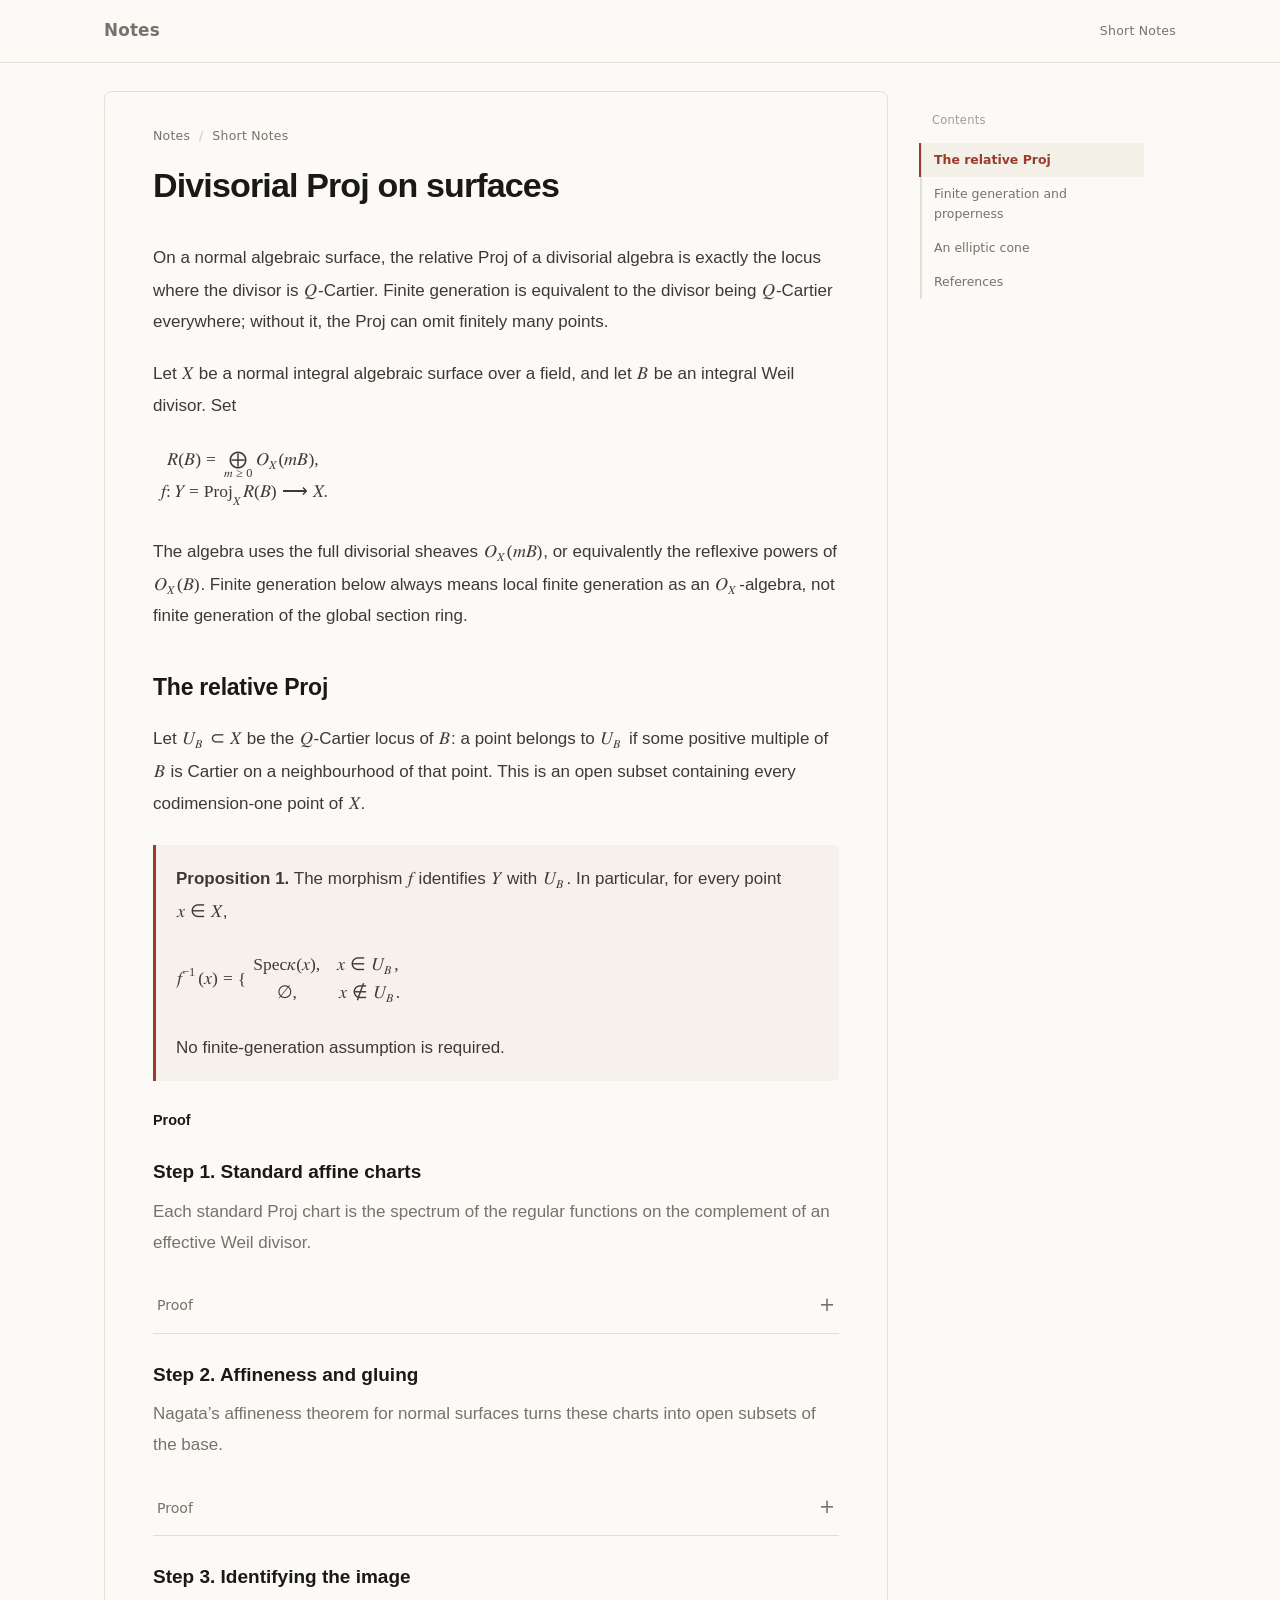
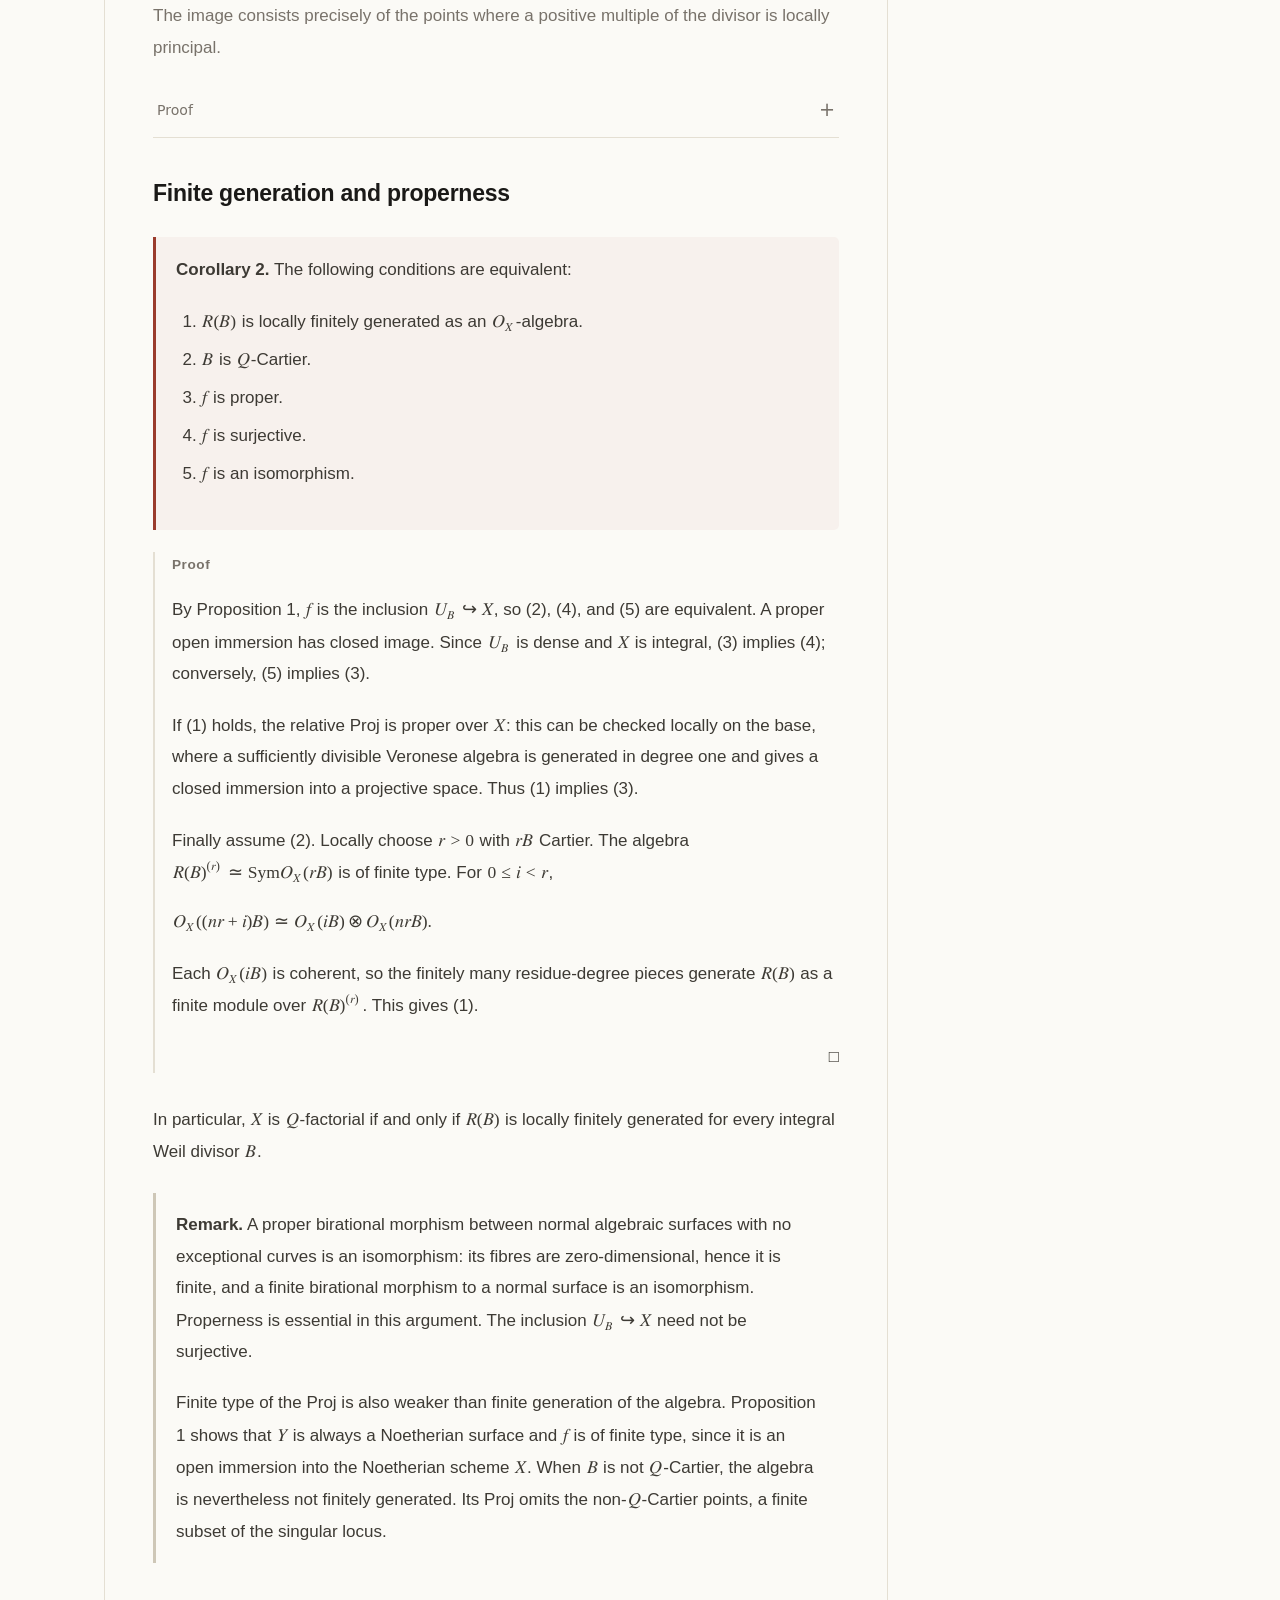
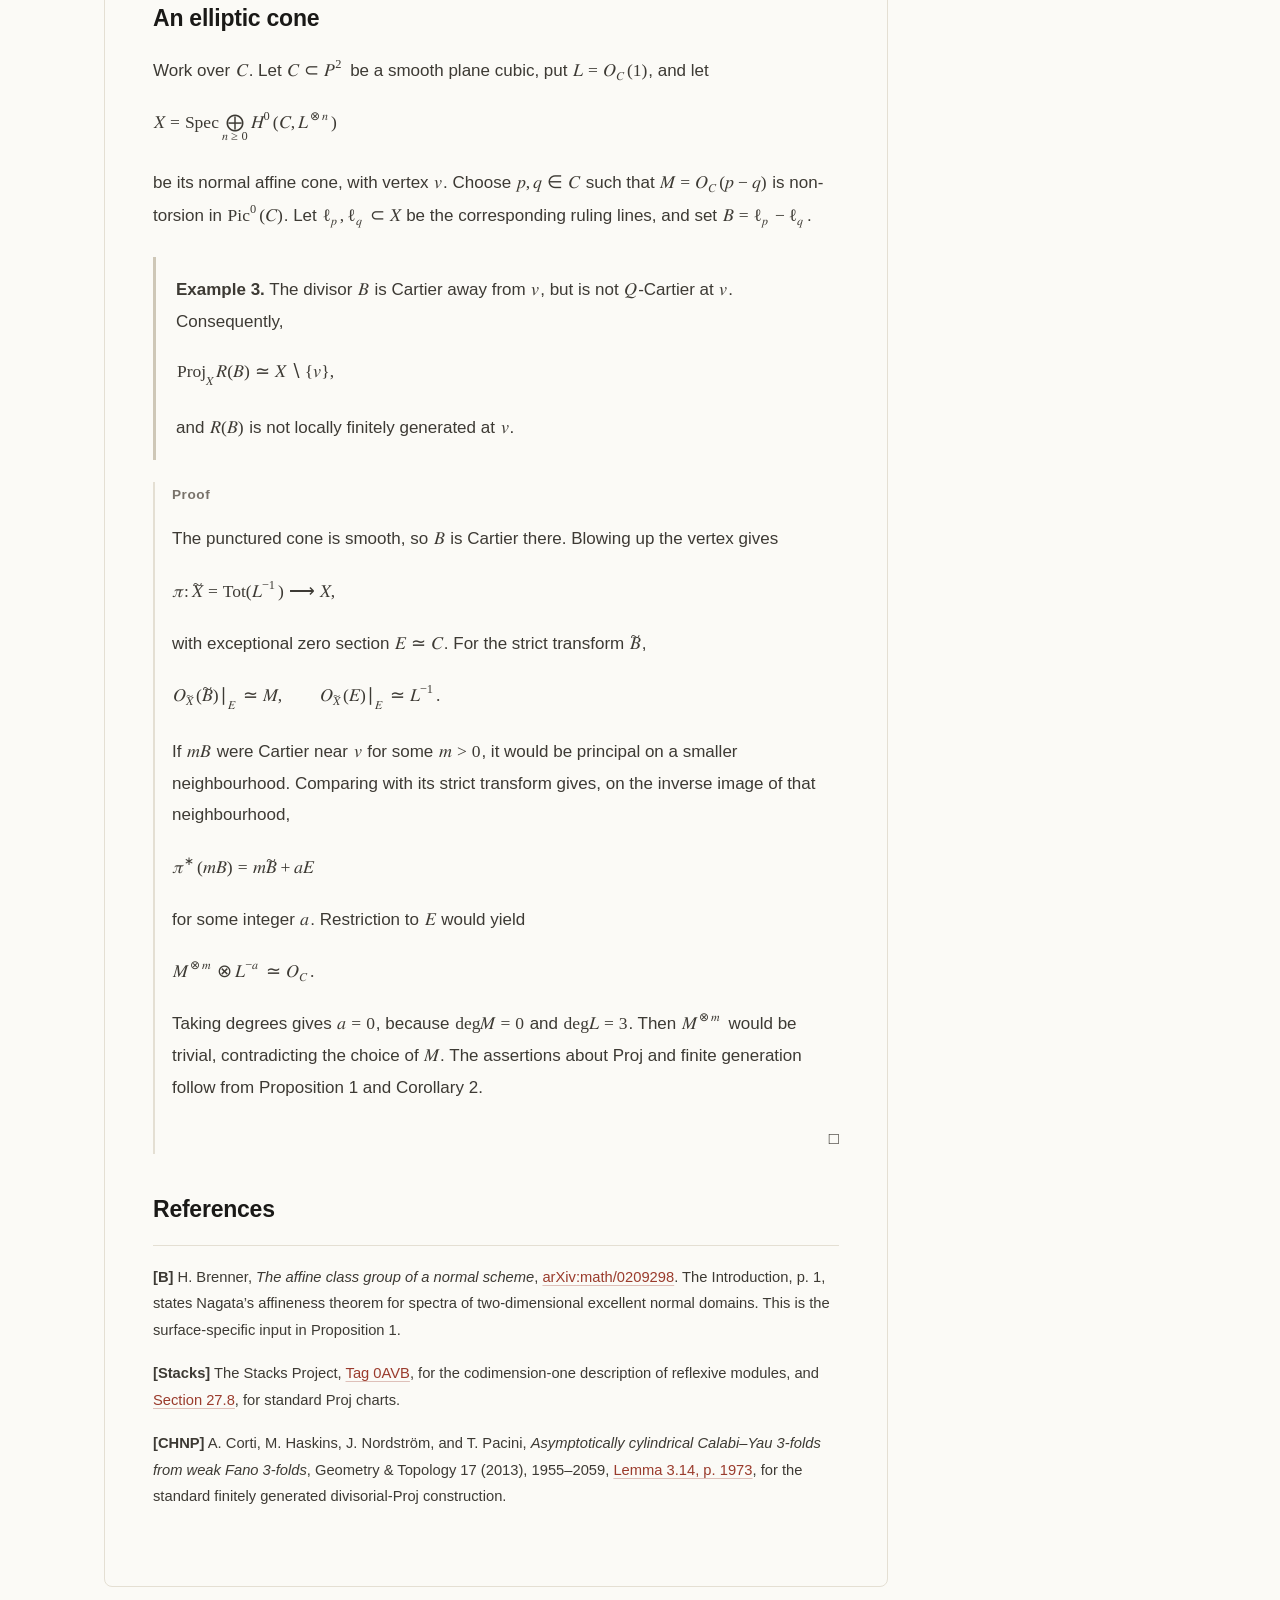
==== site/notes/divisorial-proj-surfaces.html @ 8be2add6 "Add short note on divisorial Proj and Q-Cartier loci of surfaces" ====
<!DOCTYPE html><html lang="en"><head><meta charset="utf-8">
<meta name="viewport" content="width=device-width,initial-scale=1"><title>Divisorial Proj on surfaces</title>
<style>
:root{--paper:#fbfaf6;--paper2:#f3f0e8;--ink:#1a1917;--soft:#3d3a34;--muted:#78726a;
--faint:#a49d92;--rule:#e4dfd3;--rule2:#cec7b7;--accent:#9a3b2c;--tint:rgba(154,59,44,.045);}
*{box-sizing:border-box}
body{margin:0;background:var(--paper);color:var(--soft);font-family:"Source Serif 4",Georgia,serif;
font-size:16.5px;line-height:1.8;-webkit-font-smoothing:antialiased}
a{color:var(--accent);text-decoration:underline;text-underline-offset:.2em;text-decoration-color:rgba(154,59,44,.3)}
.wrap{max-width:46rem;margin:0 auto;padding:0 1.8rem}
.topnav{display:flex;align-items:center;justify-content:space-between;gap:2rem;position:sticky;top:0;z-index:9;
background:rgba(251,250,246,.92);backdrop-filter:blur(8px);border-bottom:1px solid var(--rule);
padding:1rem 1.8rem;font-family:system-ui,sans-serif}
.brand{font-size:.95rem;letter-spacing:.18em;font-weight:600;color:var(--ink);text-decoration:none}
.topnav nav{display:flex;gap:1.4rem;font-size:.74rem;letter-spacing:.12em;margin-left:auto}
.topnav nav a{color:var(--muted);text-decoration:none}
.topnav nav a:hover{color:var(--accent)}
.topnav nav button{font:inherit;background:none;border:0;padding:0;color:var(--muted);cursor:pointer;letter-spacing:inherit}
.topnav nav button:hover{color:var(--accent)}
.hero{padding:5.5rem 0 3.5rem}
.hero h1{margin:0 0 .9rem;font-size:clamp(2.6rem,6vw,4rem);letter-spacing:-.02em;line-height:1.1;color:var(--ink)}
.hero p{margin:0;color:var(--muted);font-size:1rem;max-width:30rem}
section{padding:3.2rem 0;border-top:1px solid var(--rule)}
.shead{display:flex;align-items:baseline;gap:.9rem;margin-bottom:1.7rem}
.snum{font-family:system-ui,sans-serif;font-size:.7rem;letter-spacing:.12em;color:var(--accent)}
.shead h2{margin:0;font-size:1.05rem;font-weight:600;letter-spacing:.02em;color:var(--ink)}
.shead span.note{margin-left:auto;font-family:system-ui,sans-serif;font-size:.72rem;color:var(--faint)}
.group{margin:1.6rem 0 0}
.glabel{display:flex;align-items:center;gap:.75rem;font-family:system-ui,sans-serif;font-size:1.06rem;
font-weight:700;letter-spacing:.01em;color:var(--ink);margin:2.3rem 0 .85rem}
.glabel::before{content:"";width:22px;height:2px;background:var(--accent);flex:none}
.glabel:first-child{margin-top:.2rem}
.row{display:flex;align-items:baseline;gap:1rem;padding:.62rem 0;border-bottom:1px solid var(--rule);
text-decoration:none;color:inherit}
.row:last-child{border-bottom:0}
.row:hover .t{color:var(--accent)}
.row .t{font-size:1rem;color:var(--ink);transition:color .15s}
.row .meta{margin-left:auto;font-family:system-ui,sans-serif;font-size:.7rem;letter-spacing:.1em;color:var(--faint)}
.row .arrow{color:var(--faint);font-size:.8rem}
.row:hover .arrow{color:var(--accent)}
.empty{font-size:.9rem;color:var(--faint);padding:.5rem 0}
.about p{margin:0 0 .5rem;color:var(--muted);font-size:.95rem}
.about a{text-decoration:none;border-bottom:1px solid rgba(154,59,44,.28)}
footer{max-width:46rem;margin:0 auto;padding:2.6rem 1.8rem 4rem;color:var(--faint);
font-family:system-ui,sans-serif;font-size:.72rem;letter-spacing:.06em}
.crumb{font-family:system-ui,sans-serif;font-size:.78rem;letter-spacing:.02em;
color:var(--faint);margin:2.6rem 0 1.4rem}
.crumb a{color:var(--muted);text-decoration:none}
.crumb span{margin:0 .55rem;color:var(--rule2)}
main.article{max-width:44rem;margin:0 auto;padding:0 1.8rem 6rem}
.article h1{font-size:2rem;margin:.4rem 0 1.2rem;line-height:1.25;color:var(--ink)}
.article h2{font-size:1.3rem;margin:2.5rem 0 1rem;padding-bottom:.4rem;border-bottom:1px solid var(--rule);color:var(--ink)}
.article h3{font-size:1.06rem;margin:1.8rem 0 .6rem;color:var(--ink)}
.article p{margin:0 0 1.05rem;text-align:justify}
.header-section-number{font-family:system-ui,sans-serif;font-size:.78em;color:var(--faint);margin-right:.5em}
.stmt{margin:1.7rem 0;padding:1rem 1.3rem;border-left:2px solid var(--rule2)}
.stmt-theorem,.stmt-lemma,.stmt-proposition,.stmt-corollary{border-left-color:var(--accent);background:var(--tint)}
.stmt-definition{border-left-color:#35506f;background:rgba(53,80,111,.045)}
.stmt-head{display:flex;gap:.5rem;align-items:baseline;margin-bottom:.6rem;font-family:system-ui,sans-serif}
.stmt-kind{font-size:.74rem;font-weight:700;letter-spacing:.14em;color:var(--muted)}
.stmt-num{font-size:.78rem;font-weight:600;color:var(--muted)}
.stmt-theorem .stmt-kind,.stmt-theorem .stmt-num,.stmt-lemma .stmt-kind,.stmt-lemma .stmt-num{color:var(--accent)}
.stmt>p:last-child{margin-bottom:0}
.proof{margin:1.1rem 0 1.8rem;padding-left:1.2rem;border-left:1px solid var(--rule)}
.proof-head{font-family:system-ui,sans-serif;font-size:.72rem;font-weight:600;letter-spacing:.2em;color:var(--faint);margin-bottom:.5rem}
.eq{text-align:center;margin:1.4rem 0}.eq p{text-align:center;margin:0}
a.xref{text-decoration:none;border-bottom:1px solid rgba(154,59,44,.3)}
.math-source{margin:0 .05em}
.math-source.katex-display{margin:1.4rem 0;overflow-x:auto;overflow-y:hidden}
.katex{font-size:1.04em}

/* make4ht 输出的排版映射 */
/* pandoc 生成的定理块 */
.proposition,.lemma,.theorem,.corollary{margin:1.7rem 0;padding:1rem 1.3rem;border-left:2px solid var(--accent);background:var(--tint)}
.definition{margin:1.7rem 0;padding:1rem 1.3rem;border-left:2px solid #35506f;background:rgba(53,80,111,.045)}
.example,.remark{margin:1.7rem 0;padding:1rem 1.3rem;border-left:2px solid var(--rule2)}
.proposition p,.lemma p,.theorem p,.definition p,.example p,.remark p{margin:0 0 .6rem}
.proposition p:last-child,.lemma p:last-child,.theorem p:last-child,.definition p:last-child,
.example p:last-child,.remark p:last-child{margin-bottom:0}
.proof{margin:1.1rem 0 1.8rem;padding-left:1.2rem;border-left:1px solid var(--rule)}
.newtheorem{margin:1.6rem 0;padding:1rem 1.3rem;border-left:2px solid var(--rule2)}
.newtheorem .head{display:block;margin-bottom:.45rem;font-family:system-ui,sans-serif;font-size:.8rem;
font-weight:700;letter-spacing:.08em;color:var(--accent)}
.cmbx-12,.cmbx-10,.cmbx-9,.cmbx-8{font-weight:600}
.cmti-12,.cmti-10,.cmti-9,.cmti-8,.cmsl-12{font-style:italic}
.qopname{font-style:normal}
.titlemark{display:none}
h3.sectionHead{font-size:1.7rem;margin:0 0 1.2rem;padding-bottom:.5rem;border-bottom:1px solid var(--rule);color:var(--ink)}
h4.subsectionHead{font-size:1.22rem;margin:2.2rem 0 .8rem;font-weight:600;color:var(--ink)}
h5.subsubsectionHead{font-size:1.05rem;margin:1.8rem 0 .6rem;font-weight:600;color:var(--ink)}
.article p.noindent,.article p.indent{margin:0 0 1.05rem}
.article img{max-width:100%;height:auto;display:block;margin:1.4rem auto}
.article .newtheorem p:last-child{margin-bottom:0}

.article h4{font-size:1rem;margin:1.5rem 0 .5rem;font-weight:600;color:var(--ink)}
.article h5{font-size:.96rem;margin:1.2rem 0 .4rem;font-weight:600;color:var(--ink)}
.notelayout{max-width:64rem;margin:0 auto;padding:0 1.8rem;display:grid;
grid-template-columns:minmax(0,1fr) 13rem;gap:2.5rem;align-items:start}
.notelayout main.article{max-width:none;margin:0;padding:0 0 6rem}
.notetoc{position:sticky;top:4.2rem;padding-top:3.4rem;font-family:system-ui,sans-serif;font-size:.78rem;line-height:1.55}
.notetoc .side-label{margin:0 0 .7rem;font-size:.66rem;letter-spacing:.18em;text-transform:uppercase;color:var(--faint)}
.notetoc ul{list-style:none;margin:0;padding:0}
.notetoc ul ul{padding-left:.85rem}
.notetoc li{margin:0}
.notetoc a{display:block;padding:.22rem 0 .22rem .75rem;border-left:1px solid var(--rule);
color:var(--muted);text-decoration:none}
.notetoc a:hover{color:var(--ink)}
@media(max-width:1000px){.notelayout{grid-template-columns:1fr;padding:0 1.2rem}.notetoc{display:none}
.notelayout main.article{padding:0 0 4rem}}
.pdf-meta{font-family:system-ui,sans-serif;font-size:.78rem;color:var(--muted);margin:0 0 1rem}
.pdf-view{width:100%;height:78vh;border:1px solid var(--rule);border-radius:6px;background:var(--paper2)}
.pdf-fallback{font-size:.9rem;color:var(--muted);padding:1rem}
@media(max-width:760px){.pdf-view{height:65vh}}
@media(max-width:640px){.topnav{padding:.9rem 1.2rem}.topnav nav{gap:.9rem;font-size:.68rem}
.hero{padding:3.4rem 0 2.4rem}.row .meta{display:none}}
</style><link rel="stylesheet" href="../assets/katex/katex.min.css"><link rel="stylesheet" href="../assets/css/note-toc.css?v=1"><style id="divisorial-layout">
.divisorial-page .notelayout,.divisorial-note{min-width:0}
.divisorial-note [id]{scroll-margin-top:5rem}
.divisorial-note .proof{min-width:0}
.divisorial-note p{text-align:left}
.divisorial-note .math-source:has(>.katex-display){display:block;max-width:100%;min-width:0}
.divisorial-note .math-source>.katex-display{max-width:100%;overflow-x:auto;overflow-y:hidden;padding:.25rem 0}
.divisorial-note .source-links{font:.8rem/1.6 system-ui,sans-serif;color:var(--muted);margin-bottom:2rem}
@media(max-width:680px){
  body.divisorial-page{font-size:16px;line-height:1.7}
  .divisorial-page .notelayout{display:block;padding:0 1rem}
  .divisorial-page .notelayout main.article{width:100%;min-width:0;padding-bottom:3rem}
  .divisorial-page .notetoc{display:none}
  .divisorial-page .topnav{padding:.8rem 1rem}
  .divisorial-note .crumb{margin:1.5rem 0 1rem;line-height:1.5}
  .divisorial-note h1{font-size:1.7rem;line-height:1.25;overflow-wrap:break-word}
  .divisorial-note h2{font-size:1.18rem;line-height:1.4;margin-top:2rem}
  .divisorial-note p{text-align:left;overflow-wrap:break-word}
  .divisorial-note :is(.lemma,.proposition,.theorem,.corollary,.definition,.example,.remark){min-width:0;max-width:100%;padding:.8rem .85rem;margin:1.3rem 0}
  .divisorial-note .proof{padding-left:.75rem}
  .divisorial-note ol{padding-left:1.35rem}
  .divisorial-note .math-source{display:inline-block;max-width:100%;overflow-x:auto;overflow-y:hidden;vertical-align:middle;padding-block:.08rem}
  .divisorial-note .math-source:has(>.katex-display){display:block}
  .divisorial-note .katex{font-size:1em}
  .divisorial-note .math-source>.katex-display{margin:1rem 0;padding:.25rem 0}
  .divisorial-note .katex-display>.katex{display:table;width:max-content;min-width:100%;box-sizing:border-box}
  .divisorial-note .katex-display:has(.tag)>.katex{padding-inline:2.4rem}
  .divisorial-note math[display=block]{display:block;max-width:100%;overflow-x:auto}
}
</style><link rel="stylesheet" href="../assets/css/note-reading.css?v=20261115-3"><style>
.surface-note .property{margin:32px 0 42px}.surface-note .note-statement{margin-bottom:0}.surface-note .property-title{font-size:1rem;line-height:1.6}.surface-note .source-ref{font:.76rem/1.6 system-ui,sans-serif;color:var(--muted);margin-top:12px}
.surface-note .proof-fold{border-bottom:1px solid var(--rule);margin:0}.surface-note .proof-fold>summary{display:flex;align-items:center;justify-content:space-between;cursor:pointer;min-height:48px;padding:12px 4px;list-style:none;font:500 .88rem/1.6 system-ui,sans-serif;color:var(--muted)}.surface-note .proof-fold>summary::-webkit-details-marker{display:none}.surface-note .proof-fold>summary:hover{color:var(--accent)}.surface-note .proof-fold .fold-icon::before{content:'+';font-size:1.2rem}.surface-note .proof-fold[open] .fold-icon::before{content:'−'}.surface-note .proof-content{padding:16px 4px 20px}.surface-note .qed{text-align:right;margin:0}.sr-only{position:absolute;width:1px;height:1px;padding:0;margin:-1px;overflow:hidden;clip:rect(0,0,0,0);white-space:nowrap;border:0}
.surface-note code{font-size:.8em;overflow-wrap:anywhere}.surface-note .property-title strong{font-weight:650}
</style><meta name="description" content="Divisorial Proj on a normal algebraic surface is its Q-Cartier locus. A proof, the finite-generation criterion, and an elliptic-cone example."><style>.surface-note .proof-chapter,.surface-note .proof-step{padding:0;border:0}.surface-note .proof-chapter>h3{font-size:.9rem;font-weight:600}.surface-note .proof-step{margin:1.6rem 0}.surface-note .proof-step h3{margin:.5rem 0}.surface-note .step-overview{color:var(--muted)}.surface-note .proof-fold .proof-content{padding-top:1rem}.surface-note .proof-head{letter-spacing:.04em;font-size:.85rem;color:var(--muted)}.surface-note .note-statement{margin-bottom:1.3rem}.surface-note .references{font-size:.92rem}.surface-note .references p{overflow-wrap:anywhere}.surface-note .qed{text-align:right}.surface-note li{margin:.35rem 0}</style></head><body class="divisorial-page"><header class="topnav"><nav><a href="../index.html#note">Notes</a><a href="../index.html#short-notes">Short Notes</a></nav></header><div class="notelayout"><main class="article divisorial-note surface-note"><div class="crumb"><a href="../index.html#note">Notes</a><span>/</span><a href="../index.html#short-notes">Short Notes</a></div><h1>Divisorial Proj on surfaces</h1>
<p>On a normal algebraic surface, the relative Proj of a divisorial algebra is exactly the locus where the divisor is <span class="katex"><math xmlns="http://www.w3.org/1998/Math/MathML"><semantics><mrow><mi mathvariant="double-struck">Q</mi></mrow><annotation encoding="application/x-tex">\mathbb Q</annotation></semantics></math></span>-Cartier. Finite generation is equivalent to the divisor being <span class="katex"><math xmlns="http://www.w3.org/1998/Math/MathML"><semantics><mrow><mi mathvariant="double-struck">Q</mi></mrow><annotation encoding="application/x-tex">\mathbb Q</annotation></semantics></math></span>-Cartier everywhere; without it, the Proj can omit finitely many points.</p>
<p>Let <span class="katex"><math xmlns="http://www.w3.org/1998/Math/MathML"><semantics><mrow><mi>X</mi></mrow><annotation encoding="application/x-tex">X</annotation></semantics></math></span> be a normal integral algebraic surface over a field, and let <span class="katex"><math xmlns="http://www.w3.org/1998/Math/MathML"><semantics><mrow><mi>B</mi></mrow><annotation encoding="application/x-tex">B</annotation></semantics></math></span> be an integral Weil divisor. Set</p>
<span class="katex"><math xmlns="http://www.w3.org/1998/Math/MathML" display="block"><semantics><mtable rowspacing="0.25em" columnalign="center" columnspacing="0em"><mtr><mtd><mstyle scriptlevel="0" displaystyle="true"><mrow><mi mathvariant="script">R</mi><mo stretchy="false">(</mo><mi>B</mi><mo stretchy="false">)</mo><mo>=</mo><munder><mo>⨁</mo><mrow><mi>m</mi><mo>≥</mo><mn>0</mn></mrow></munder><msub><mi mathvariant="script">O</mi><mi>X</mi></msub><mo stretchy="false">(</mo><mi>m</mi><mi>B</mi><mo stretchy="false">)</mo><mo separator="true">,</mo></mrow></mstyle></mtd></mtr><mtr><mtd><mstyle scriptlevel="0" displaystyle="true"><mrow><mi>f</mi><mo>:</mo><mi>Y</mi><mo>=</mo><msub><mrow><mi mathvariant="normal">Proj</mi><mo>⁡</mo></mrow><mi>X</mi></msub><mi mathvariant="script">R</mi><mo stretchy="false">(</mo><mi>B</mi><mo stretchy="false">)</mo><mo>⟶</mo><mi>X</mi><mi mathvariant="normal">.</mi></mrow></mstyle></mtd></mtr></mtable><annotation encoding="application/x-tex">\begin{gathered}
\mathcal R(B)=\bigoplus_{m\ge0}\mathcal O_X(mB),\\
f:Y=\operatorname{Proj}_X\mathcal R(B)\longrightarrow X.
\end{gathered}</annotation></semantics></math></span>
<p>The algebra uses the full divisorial sheaves <span class="katex"><math xmlns="http://www.w3.org/1998/Math/MathML"><semantics><mrow><msub><mi mathvariant="script">O</mi><mi>X</mi></msub><mo stretchy="false">(</mo><mi>m</mi><mi>B</mi><mo stretchy="false">)</mo></mrow><annotation encoding="application/x-tex">\mathcal O_X(mB)</annotation></semantics></math></span>, or equivalently the reflexive powers of <span class="katex"><math xmlns="http://www.w3.org/1998/Math/MathML"><semantics><mrow><msub><mi mathvariant="script">O</mi><mi>X</mi></msub><mo stretchy="false">(</mo><mi>B</mi><mo stretchy="false">)</mo></mrow><annotation encoding="application/x-tex">\mathcal O_X(B)</annotation></semantics></math></span>. Finite generation below always means local finite generation as an <span class="katex"><math xmlns="http://www.w3.org/1998/Math/MathML"><semantics><mrow><msub><mi mathvariant="script">O</mi><mi>X</mi></msub></mrow><annotation encoding="application/x-tex">\mathcal O_X</annotation></semantics></math></span>-algebra, not finite generation of the global section ring.</p>

<section id="relative-proj">
<h2>The relative Proj</h2>
<p>Let <span class="katex"><math xmlns="http://www.w3.org/1998/Math/MathML"><semantics><mrow><msub><mi>U</mi><mi>B</mi></msub><mo>⊂</mo><mi>X</mi></mrow><annotation encoding="application/x-tex">U_B\subset X</annotation></semantics></math></span> be the <span class="katex"><math xmlns="http://www.w3.org/1998/Math/MathML"><semantics><mrow><mi mathvariant="double-struck">Q</mi></mrow><annotation encoding="application/x-tex">\mathbb Q</annotation></semantics></math></span>-Cartier locus of <span class="katex"><math xmlns="http://www.w3.org/1998/Math/MathML"><semantics><mrow><mi>B</mi></mrow><annotation encoding="application/x-tex">B</annotation></semantics></math></span>: a point belongs to <span class="katex"><math xmlns="http://www.w3.org/1998/Math/MathML"><semantics><mrow><msub><mi>U</mi><mi>B</mi></msub></mrow><annotation encoding="application/x-tex">U_B</annotation></semantics></math></span> if some positive multiple of <span class="katex"><math xmlns="http://www.w3.org/1998/Math/MathML"><semantics><mrow><mi>B</mi></mrow><annotation encoding="application/x-tex">B</annotation></semantics></math></span> is Cartier on a neighbourhood of that point. This is an open subset containing every codimension-one point of <span class="katex"><math xmlns="http://www.w3.org/1998/Math/MathML"><semantics><mrow><mi>X</mi></mrow><annotation encoding="application/x-tex">X</annotation></semantics></math></span>.</p>
<div class="proposition note-statement" id="proposition-1">
<p><strong>Proposition 1.</strong> The morphism <span class="katex"><math xmlns="http://www.w3.org/1998/Math/MathML"><semantics><mrow><mi>f</mi></mrow><annotation encoding="application/x-tex">f</annotation></semantics></math></span> identifies <span class="katex"><math xmlns="http://www.w3.org/1998/Math/MathML"><semantics><mrow><mi>Y</mi></mrow><annotation encoding="application/x-tex">Y</annotation></semantics></math></span> with <span class="katex"><math xmlns="http://www.w3.org/1998/Math/MathML"><semantics><mrow><msub><mi>U</mi><mi>B</mi></msub></mrow><annotation encoding="application/x-tex">U_B</annotation></semantics></math></span>. In particular, for every point <span class="katex"><math xmlns="http://www.w3.org/1998/Math/MathML"><semantics><mrow><mi>x</mi><mo>∈</mo><mi>X</mi></mrow><annotation encoding="application/x-tex">x\in X</annotation></semantics></math></span>,</p>
<span class="katex"><math xmlns="http://www.w3.org/1998/Math/MathML" display="block"><semantics><mrow><msup><mi>f</mi><mrow><mo>−</mo><mn>1</mn></mrow></msup><mo stretchy="false">(</mo><mi>x</mi><mo stretchy="false">)</mo><mo>=</mo><mrow><mo fence="true">{</mo><mtable rowspacing="0.36em" columnalign="left left" columnspacing="1em"><mtr><mtd><mstyle scriptlevel="0" displaystyle="false"><mrow><mi mathvariant="normal">Spec</mi><mo>⁡</mo><mi>κ</mi><mo stretchy="false">(</mo><mi>x</mi><mo stretchy="false">)</mo><mo separator="true">,</mo></mrow></mstyle></mtd><mtd><mstyle scriptlevel="0" displaystyle="false"><mrow><mi>x</mi><mo>∈</mo><msub><mi>U</mi><mi>B</mi></msub><mo separator="true">,</mo></mrow></mstyle></mtd></mtr><mtr><mtd><mstyle scriptlevel="0" displaystyle="false"><mrow><mi mathvariant="normal">∅</mi><mo separator="true">,</mo></mrow></mstyle></mtd><mtd><mstyle scriptlevel="0" displaystyle="false"><mrow><mi>x</mi><mo mathvariant="normal">∉</mo><msub><mi>U</mi><mi>B</mi></msub><mi mathvariant="normal">.</mi></mrow></mstyle></mtd></mtr></mtable></mrow></mrow><annotation encoding="application/x-tex">f^{-1}(x)=
\begin{cases}
\operatorname{Spec}\kappa(x),&amp;x\in U_B,\\
\varnothing,&amp;x\notin U_B.
\end{cases}</annotation></semantics></math></span>
<p>No finite-generation assumption is required.</p>
</div>
<section class="proof-chapter" id="proof-proposition-1">
<h3>Proof</h3>
<section class="proof-step" id="step-charts">
<h3><span class="step-number">Step 1.</span> Standard affine charts</h3>
<p class="step-overview">Each standard Proj chart is the spectrum of the regular functions on the complement of an effective Weil divisor.</p>
<details class="proof-fold"><summary><span>Proof <span class="sr-only">of Step 1</span></span><span class="fold-icon" aria-hidden="true"></span></summary><div class="proof-content">
<p>Work over an affine open subset <span class="katex"><math xmlns="http://www.w3.org/1998/Math/MathML"><semantics><mrow><mi>V</mi><mo>=</mo><mi mathvariant="normal">Spec</mi><mo>⁡</mo><mi>A</mi><mo>⊂</mo><mi>X</mi></mrow><annotation encoding="application/x-tex">V=\operatorname{Spec}A\subset X</annotation></semantics></math></span>, put <span class="katex"><math xmlns="http://www.w3.org/1998/Math/MathML"><semantics><mrow><mi>K</mi><mo>=</mo><mi mathvariant="normal">Frac</mi><mo>⁡</mo><mi>A</mi></mrow><annotation encoding="application/x-tex">K=\operatorname{Frac}A</annotation></semantics></math></span>, and write <span class="katex"><math xmlns="http://www.w3.org/1998/Math/MathML"><semantics><mrow><msub><mi>R</mi><mi>m</mi></msub><mo>=</mo><mi mathvariant="normal">Γ</mi><mo stretchy="false">(</mo><mi>V</mi><mo separator="true">,</mo><msub><mi mathvariant="script">O</mi><mi>V</mi></msub><mo stretchy="false">(</mo><mi>m</mi><mi>B</mi><mo stretchy="false">)</mo><mo stretchy="false">)</mo><mo>⊂</mo><mi>K</mi></mrow><annotation encoding="application/x-tex">R_m=\Gamma(V,\mathcal O_V(mB))\subset K</annotation></semantics></math></span>. For a nonzero homogeneous element <span class="katex"><math xmlns="http://www.w3.org/1998/Math/MathML"><semantics><mrow><mi>s</mi><mo>∈</mo><msub><mi>R</mi><mi>d</mi></msub></mrow><annotation encoding="application/x-tex">s\in R_d</annotation></semantics></math></span> of positive degree, set</p>
<span class="katex"><math xmlns="http://www.w3.org/1998/Math/MathML" display="block"><semantics><mtable rowspacing="0.25em" columnalign="center" columnspacing="0em"><mtr><mtd><mstyle scriptlevel="0" displaystyle="true"><mrow><msub><mi>H</mi><mi>s</mi></msub><mo>=</mo><msub><mrow><mi mathvariant="normal">div</mi><mo>⁡</mo></mrow><mi>V</mi></msub><mo stretchy="false">(</mo><mi>s</mi><mo stretchy="false">)</mo><mo>+</mo><mi>d</mi><mi>B</mi><msub><mi mathvariant="normal">∣</mi><mi>V</mi></msub><mo>≥</mo><mn>0</mn><mo separator="true">,</mo></mrow></mstyle></mtd></mtr><mtr><mtd><mstyle scriptlevel="0" displaystyle="true"><mrow><msub><mi>U</mi><mi>s</mi></msub><mo>=</mo><mi>V</mi><mo>∖</mo><mi mathvariant="normal">Supp</mi><mo>⁡</mo><msub><mi>H</mi><mi>s</mi></msub><mi mathvariant="normal">.</mi></mrow></mstyle></mtd></mtr></mtable><annotation encoding="application/x-tex">\begin{gathered}
H_s=\operatorname{div}_V(s)+dB|_V\ge0,\\
U_s=V\setminus\operatorname{Supp}H_s.
\end{gathered}</annotation></semantics></math></span>
<p>Here <span class="katex"><math xmlns="http://www.w3.org/1998/Math/MathML"><semantics><mrow><mi>s</mi></mrow><annotation encoding="application/x-tex">s</annotation></semantics></math></span> is regarded as a rational function when forming its divisor. The standard affine chart has coordinate ring</p>
<span class="katex"><math xmlns="http://www.w3.org/1998/Math/MathML" display="block"><semantics><mtable rowspacing="0.25em" columnalign="right left" columnspacing="0em"><mtr><mtd><mstyle scriptlevel="0" displaystyle="true"><msub><mi>R</mi><mrow><mo stretchy="false">(</mo><mi>s</mi><mo stretchy="false">)</mo></mrow></msub></mstyle></mtd><mtd><mstyle scriptlevel="0" displaystyle="true"><mrow><mrow></mrow><mo>=</mo><munder><mo>⋃</mo><mrow><mi>n</mi><mo>≥</mo><mn>0</mn></mrow></munder><msup><mi>s</mi><mrow><mo>−</mo><mi>n</mi></mrow></msup><msub><mi>R</mi><mrow><mi>n</mi><mi>d</mi></mrow></msub></mrow></mstyle></mtd></mtr><mtr><mtd><mstyle scriptlevel="0" displaystyle="true"><mrow></mrow></mstyle></mtd><mtd><mstyle scriptlevel="0" displaystyle="true"><mrow><mrow></mrow><mo>=</mo><mi mathvariant="normal">Γ</mi><mo stretchy="false">(</mo><msub><mi>U</mi><mi>s</mi></msub><mo separator="true">,</mo><msub><mi mathvariant="script">O</mi><msub><mi>U</mi><mi>s</mi></msub></msub><mo stretchy="false">)</mo><mo>⊂</mo><mi>K</mi><mi mathvariant="normal">.</mi></mrow></mstyle></mtd></mtr></mtable><annotation encoding="application/x-tex">\begin{aligned}
R_{(s)}&amp;=\bigcup_{n\ge0}s^{-n}R_{nd}\\
       &amp;=\Gamma(U_s,\mathcal O_{U_s})\subset K.
\end{aligned}</annotation></semantics></math></span>
<p>Indeed, for <span class="katex"><math xmlns="http://www.w3.org/1998/Math/MathML"><semantics><mrow><mi>g</mi><mo>∈</mo><msup><mi>K</mi><mo>×</mo></msup></mrow><annotation encoding="application/x-tex">g\in K^\times</annotation></semantics></math></span>,</p>
<span class="katex"><math xmlns="http://www.w3.org/1998/Math/MathML" display="block"><semantics><mtable rowspacing="0.25em" columnalign="center" columnspacing="0em"><mtr><mtd><mstyle scriptlevel="0" displaystyle="true"><mrow><mi>g</mi><mo>∈</mo><msup><mi>s</mi><mrow><mo>−</mo><mi>n</mi></mrow></msup><msub><mi>R</mi><mrow><mi>n</mi><mi>d</mi></mrow></msub></mrow></mstyle></mtd></mtr><mtr><mtd><mstyle scriptlevel="0" displaystyle="true"><mrow><mo>⟺</mo><mspace width="1em"/><msub><mrow><mi mathvariant="normal">div</mi><mo>⁡</mo></mrow><mi>V</mi></msub><mo stretchy="false">(</mo><mi>g</mi><mo stretchy="false">)</mo><mo>+</mo><mi>n</mi><msub><mi>H</mi><mi>s</mi></msub><mo>≥</mo><mn>0.</mn></mrow></mstyle></mtd></mtr></mtable><annotation encoding="application/x-tex">\begin{gathered}
g\in s^{-n}R_{nd}\\
\Longleftrightarrow\quad\operatorname{div}_V(g)+nH_s\ge0.
\end{gathered}</annotation></semantics></math></span>
<p>Such a function is regular on <span class="katex"><math xmlns="http://www.w3.org/1998/Math/MathML"><semantics><mrow><msub><mi>U</mi><mi>s</mi></msub></mrow><annotation encoding="application/x-tex">U_s</annotation></semantics></math></span>. Conversely, a regular function on <span class="katex"><math xmlns="http://www.w3.org/1998/Math/MathML"><semantics><mrow><msub><mi>U</mi><mi>s</mi></msub></mrow><annotation encoding="application/x-tex">U_s</annotation></semantics></math></span> can have poles on <span class="katex"><math xmlns="http://www.w3.org/1998/Math/MathML"><semantics><mrow><mi>V</mi></mrow><annotation encoding="application/x-tex">V</annotation></semantics></math></span> only along the finitely many prime components of <span class="katex"><math xmlns="http://www.w3.org/1998/Math/MathML"><semantics><mrow><msub><mi>H</mi><mi>s</mi></msub></mrow><annotation encoding="application/x-tex">H_s</annotation></semantics></math></span>. Their coefficients in <span class="katex"><math xmlns="http://www.w3.org/1998/Math/MathML"><semantics><mrow><msub><mi>H</mi><mi>s</mi></msub></mrow><annotation encoding="application/x-tex">H_s</annotation></semantics></math></span> are positive, so a sufficiently large <span class="katex"><math xmlns="http://www.w3.org/1998/Math/MathML"><semantics><mrow><mi>n</mi></mrow><annotation encoding="application/x-tex">n</annotation></semantics></math></span> gives the displayed inequality. Normality is used to test regularity at codimension-one points. Consequently,</p>
<span class="katex"><math xmlns="http://www.w3.org/1998/Math/MathML" display="block"><semantics><mrow><msub><mi>D</mi><mo>+</mo></msub><mo stretchy="false">(</mo><mi>s</mi><mo stretchy="false">)</mo><mo>=</mo><mi mathvariant="normal">Spec</mi><mo>⁡</mo><mi mathvariant="normal">Γ</mi><mo stretchy="false">(</mo><msub><mi>U</mi><mi>s</mi></msub><mo separator="true">,</mo><msub><mi mathvariant="script">O</mi><msub><mi>U</mi><mi>s</mi></msub></msub><mo stretchy="false">)</mo><mi mathvariant="normal">.</mi></mrow><annotation encoding="application/x-tex">D_+(s)=\operatorname{Spec}\Gamma(U_s,\mathcal O_{U_s}).</annotation></semantics></math></span>
</div></details>
</section>
<section class="proof-step" id="step-affineness">
<h3><span class="step-number">Step 2.</span> Affineness and gluing</h3>
<p class="step-overview">Nagata’s affineness theorem for normal surfaces turns these charts into open subsets of the base.</p>
<details class="proof-fold"><summary><span>Proof <span class="sr-only">of Step 2</span></span><span class="fold-icon" aria-hidden="true"></span></summary><div class="proof-content">
<p>We use the following form of Nagata’s theorem: if <span class="katex"><math xmlns="http://www.w3.org/1998/Math/MathML"><semantics><mrow><mi>V</mi></mrow><annotation encoding="application/x-tex">V</annotation></semantics></math></span> is an excellent normal integral affine surface and <span class="katex"><math xmlns="http://www.w3.org/1998/Math/MathML"><semantics><mrow><mi>H</mi></mrow><annotation encoding="application/x-tex">H</annotation></semantics></math></span> is an effective Weil divisor, then <span class="katex"><math xmlns="http://www.w3.org/1998/Math/MathML"><semantics><mrow><mi>V</mi><mo>∖</mo><mi mathvariant="normal">Supp</mi><mo>⁡</mo><mi>H</mi></mrow><annotation encoding="application/x-tex">V\setminus\operatorname{Supp}H</annotation></semantics></math></span> is affine. The case <span class="katex"><math xmlns="http://www.w3.org/1998/Math/MathML"><semantics><mrow><mi>H</mi><mo>=</mo><mn>0</mn></mrow><annotation encoding="application/x-tex">H=0</annotation></semantics></math></span> is immediate. See <a href="#ref-brenner">[B], Introduction, p. 1</a>. Algebraic surfaces over a field are excellent, so the theorem applies here.</p>
<p>Thus <span class="katex"><math xmlns="http://www.w3.org/1998/Math/MathML"><semantics><mrow><msub><mi>U</mi><mi>s</mi></msub></mrow><annotation encoding="application/x-tex">U_s</annotation></semantics></math></span> is affine, and the calculation in Step 1 identifies the structural morphism <span class="katex"><math xmlns="http://www.w3.org/1998/Math/MathML"><semantics><mrow><msub><mi>D</mi><mo>+</mo></msub><mo stretchy="false">(</mo><mi>s</mi><mo stretchy="false">)</mo><mo>→</mo><mi>V</mi></mrow><annotation encoding="application/x-tex">D_+(s)\to V</annotation></semantics></math></span> with the open immersion <span class="katex"><math xmlns="http://www.w3.org/1998/Math/MathML"><semantics><mrow><msub><mi>U</mi><mi>s</mi></msub><mo>↪</mo><mi>V</mi></mrow><annotation encoding="application/x-tex">U_s\hookrightarrow V</annotation></semantics></math></span>. These identifications agree on overlaps: for nonzero homogeneous <span class="katex"><math xmlns="http://www.w3.org/1998/Math/MathML"><semantics><mrow><mi>s</mi><mo separator="true">,</mo><mi>t</mi></mrow><annotation encoding="application/x-tex">s,t</annotation></semantics></math></span>,</p>
<span class="katex"><math xmlns="http://www.w3.org/1998/Math/MathML" display="block"><semantics><mtable rowspacing="0.25em" columnalign="center" columnspacing="0em"><mtr><mtd><mstyle scriptlevel="0" displaystyle="true"><mrow><msub><mi>D</mi><mo>+</mo></msub><mo stretchy="false">(</mo><mi>s</mi><mo stretchy="false">)</mo><mo>∩</mo><msub><mi>D</mi><mo>+</mo></msub><mo stretchy="false">(</mo><mi>t</mi><mo stretchy="false">)</mo><mo>=</mo><msub><mi>D</mi><mo>+</mo></msub><mo stretchy="false">(</mo><mi>s</mi><mi>t</mi><mo stretchy="false">)</mo><mo separator="true">,</mo></mrow></mstyle></mtd></mtr><mtr><mtd><mstyle scriptlevel="0" displaystyle="true"><mrow><msub><mi>H</mi><mrow><mi>s</mi><mi>t</mi></mrow></msub><mo>=</mo><msub><mi>H</mi><mi>s</mi></msub><mo>+</mo><msub><mi>H</mi><mi>t</mi></msub><mo separator="true">,</mo></mrow></mstyle></mtd></mtr></mtable><annotation encoding="application/x-tex">\begin{gathered}
D_+(s)\cap D_+(t)=D_+(st),\\
H_{st}=H_s+H_t,
\end{gathered}</annotation></semantics></math></span>
<p>so both overlaps correspond to <span class="katex"><math xmlns="http://www.w3.org/1998/Math/MathML"><semantics><mrow><msub><mi>U</mi><mi>s</mi></msub><mo>∩</mo><msub><mi>U</mi><mi>t</mi></msub></mrow><annotation encoding="application/x-tex">U_s\cap U_t</annotation></semantics></math></span>. All restriction maps are the natural maps inside <span class="katex"><math xmlns="http://www.w3.org/1998/Math/MathML"><semantics><mrow><mi>K</mi></mrow><annotation encoding="application/x-tex">K</annotation></semantics></math></span>. The chart identifications therefore glue, and <span class="katex"><math xmlns="http://www.w3.org/1998/Math/MathML"><semantics><mrow><mi>f</mi></mrow><annotation encoding="application/x-tex">f</annotation></semantics></math></span> is an open immersion.</p>
</div></details>
</section>
<section class="proof-step" id="step-image">
<h3><span class="step-number">Step 3.</span> Identifying the image</h3>
<p class="step-overview">The image consists precisely of the points where a positive multiple of the divisor is locally principal.</p>
<details class="proof-fold"><summary><span>Proof <span class="sr-only">of Step 3</span></span><span class="fold-icon" aria-hidden="true"></span></summary><div class="proof-content">
<p>On <span class="katex"><math xmlns="http://www.w3.org/1998/Math/MathML"><semantics><mrow><msub><mi>U</mi><mi>s</mi></msub></mrow><annotation encoding="application/x-tex">U_s</annotation></semantics></math></span>, the effective divisor <span class="katex"><math xmlns="http://www.w3.org/1998/Math/MathML"><semantics><mrow><msub><mi>H</mi><mi>s</mi></msub></mrow><annotation encoding="application/x-tex">H_s</annotation></semantics></math></span> vanishes. Hence</p>
<span class="katex"><math xmlns="http://www.w3.org/1998/Math/MathML" display="block"><semantics><mrow><mi>d</mi><mi>B</mi><msub><mi mathvariant="normal">∣</mi><msub><mi>U</mi><mi>s</mi></msub></msub><mo>=</mo><mo>−</mo><msub><mrow><mi mathvariant="normal">div</mi><mo>⁡</mo></mrow><msub><mi>U</mi><mi>s</mi></msub></msub><mo stretchy="false">(</mo><mi>s</mi><mo stretchy="false">)</mo><mo separator="true">,</mo></mrow><annotation encoding="application/x-tex">dB|_{U_s}=-\operatorname{div}_{U_s}(s),</annotation></semantics></math></span>
<p>so every chart image lies in <span class="katex"><math xmlns="http://www.w3.org/1998/Math/MathML"><semantics><mrow><msub><mi>U</mi><mi>B</mi></msub></mrow><annotation encoding="application/x-tex">U_B</annotation></semantics></math></span>.</p>
<p>Conversely, suppose <span class="katex"><math xmlns="http://www.w3.org/1998/Math/MathML"><semantics><mrow><mi>x</mi><mo>∈</mo><msub><mi>U</mi><mi>B</mi></msub></mrow><annotation encoding="application/x-tex">x\in U_B</annotation></semantics></math></span>. On a neighbourhood <span class="katex"><math xmlns="http://www.w3.org/1998/Math/MathML"><semantics><mrow><mi>W</mi></mrow><annotation encoding="application/x-tex">W</annotation></semantics></math></span> of <span class="katex"><math xmlns="http://www.w3.org/1998/Math/MathML"><semantics><mrow><mi>x</mi></mrow><annotation encoding="application/x-tex">x</annotation></semantics></math></span>, choose <span class="katex"><math xmlns="http://www.w3.org/1998/Math/MathML"><semantics><mrow><mi>r</mi><mo>&gt;</mo><mn>0</mn></mrow><annotation encoding="application/x-tex">r&gt;0</annotation></semantics></math></span> such that <span class="katex"><math xmlns="http://www.w3.org/1998/Math/MathML"><semantics><mrow><mi>r</mi><mi>B</mi><msub><mi mathvariant="normal">∣</mi><mi>W</mi></msub></mrow><annotation encoding="application/x-tex">rB|_W</annotation></semantics></math></span> is Cartier. The Veronese algebra is then</p>
<span class="katex"><math xmlns="http://www.w3.org/1998/Math/MathML" display="block"><semantics><mtable rowspacing="0.25em" columnalign="right left" columnspacing="0em"><mtr><mtd><mstyle scriptlevel="0" displaystyle="true"><mrow><mi mathvariant="script">R</mi><mo stretchy="false">(</mo><mi>B</mi><mo stretchy="false">)</mo><msubsup><mi mathvariant="normal">∣</mi><mi>W</mi><mrow><mo stretchy="false">(</mo><mi>r</mi><mo stretchy="false">)</mo></mrow></msubsup></mrow></mstyle></mtd><mtd><mstyle scriptlevel="0" displaystyle="true"><mrow><mrow></mrow><mo>=</mo><munder><mo>⨁</mo><mrow><mi>n</mi><mo>≥</mo><mn>0</mn></mrow></munder><msub><mi mathvariant="script">O</mi><mi>W</mi></msub><mo stretchy="false">(</mo><mi>n</mi><mi>r</mi><mi>B</mi><mo stretchy="false">)</mo></mrow></mstyle></mtd></mtr><mtr><mtd><mstyle scriptlevel="0" displaystyle="true"><mrow></mrow></mstyle></mtd><mtd><mstyle scriptlevel="0" displaystyle="true"><mrow><mrow></mrow><mo>≃</mo><msub><mrow><mi mathvariant="normal">Sym</mi><mo>⁡</mo></mrow><msub><mi mathvariant="script">O</mi><mi>W</mi></msub></msub><msub><mi mathvariant="script">O</mi><mi>W</mi></msub><mo stretchy="false">(</mo><mi>r</mi><mi>B</mi><mo stretchy="false">)</mo><mi mathvariant="normal">.</mi></mrow></mstyle></mtd></mtr></mtable><annotation encoding="application/x-tex">\begin{aligned}
\mathcal R(B)|_W^{(r)}
&amp;=\bigoplus_{n\ge0}\mathcal O_W(nrB)\\
&amp;\simeq\operatorname{Sym}_{\mathcal O_W}\mathcal O_W(rB).
\end{aligned}</annotation></semantics></math></span>
<p>Passing to a Veronese algebra does not change Proj, and the relative Proj of the symmetric algebra of an invertible sheaf is the base itself. Thus <span class="katex"><math xmlns="http://www.w3.org/1998/Math/MathML"><semantics><mrow><msup><mi>f</mi><mrow><mo>−</mo><mn>1</mn></mrow></msup><mo stretchy="false">(</mo><mi>W</mi><mo stretchy="false">)</mo><mo>≃</mo><mi>W</mi></mrow><annotation encoding="application/x-tex">f^{-1}(W)\simeq W</annotation></semantics></math></span>, and <span class="katex"><math xmlns="http://www.w3.org/1998/Math/MathML"><semantics><mrow><mi>x</mi></mrow><annotation encoding="application/x-tex">x</annotation></semantics></math></span> lies in the image. This proves <span class="katex"><math xmlns="http://www.w3.org/1998/Math/MathML"><semantics><mrow><mi>Y</mi><mo>≃</mo><msub><mi>U</mi><mi>B</mi></msub></mrow><annotation encoding="application/x-tex">Y\simeq U_B</annotation></semantics></math></span>, including the assertion about fibres.</p>
<p class="qed" aria-label="End of proof">□</p>
</div></details>
</section>
</section>
</section>

<section id="finite-generation">
<h2>Finite generation and properness</h2>
<div class="corollary note-statement" id="corollary-2">
<p><strong>Corollary 2.</strong> The following conditions are equivalent:</p>
<ol>
<li><span class="katex"><math xmlns="http://www.w3.org/1998/Math/MathML"><semantics><mrow><mi mathvariant="script">R</mi><mo stretchy="false">(</mo><mi>B</mi><mo stretchy="false">)</mo></mrow><annotation encoding="application/x-tex">\mathcal R(B)</annotation></semantics></math></span> is locally finitely generated as an <span class="katex"><math xmlns="http://www.w3.org/1998/Math/MathML"><semantics><mrow><msub><mi mathvariant="script">O</mi><mi>X</mi></msub></mrow><annotation encoding="application/x-tex">\mathcal O_X</annotation></semantics></math></span>-algebra.</li>
<li><span class="katex"><math xmlns="http://www.w3.org/1998/Math/MathML"><semantics><mrow><mi>B</mi></mrow><annotation encoding="application/x-tex">B</annotation></semantics></math></span> is <span class="katex"><math xmlns="http://www.w3.org/1998/Math/MathML"><semantics><mrow><mi mathvariant="double-struck">Q</mi></mrow><annotation encoding="application/x-tex">\mathbb Q</annotation></semantics></math></span>-Cartier.</li>
<li><span class="katex"><math xmlns="http://www.w3.org/1998/Math/MathML"><semantics><mrow><mi>f</mi></mrow><annotation encoding="application/x-tex">f</annotation></semantics></math></span> is proper.</li>
<li><span class="katex"><math xmlns="http://www.w3.org/1998/Math/MathML"><semantics><mrow><mi>f</mi></mrow><annotation encoding="application/x-tex">f</annotation></semantics></math></span> is surjective.</li>
<li><span class="katex"><math xmlns="http://www.w3.org/1998/Math/MathML"><semantics><mrow><mi>f</mi></mrow><annotation encoding="application/x-tex">f</annotation></semantics></math></span> is an isomorphism.</li>
</ol>
</div>
<div class="proof" id="proof-corollary-2"><p class="proof-head">Proof</p>
<p>By Proposition 1, <span class="katex"><math xmlns="http://www.w3.org/1998/Math/MathML"><semantics><mrow><mi>f</mi></mrow><annotation encoding="application/x-tex">f</annotation></semantics></math></span> is the inclusion <span class="katex"><math xmlns="http://www.w3.org/1998/Math/MathML"><semantics><mrow><msub><mi>U</mi><mi>B</mi></msub><mo>↪</mo><mi>X</mi></mrow><annotation encoding="application/x-tex">U_B\hookrightarrow X</annotation></semantics></math></span>, so (2), (4), and (5) are equivalent. A proper open immersion has closed image. Since <span class="katex"><math xmlns="http://www.w3.org/1998/Math/MathML"><semantics><mrow><msub><mi>U</mi><mi>B</mi></msub></mrow><annotation encoding="application/x-tex">U_B</annotation></semantics></math></span> is dense and <span class="katex"><math xmlns="http://www.w3.org/1998/Math/MathML"><semantics><mrow><mi>X</mi></mrow><annotation encoding="application/x-tex">X</annotation></semantics></math></span> is integral, (3) implies (4); conversely, (5) implies (3).</p>
<p>If (1) holds, the relative Proj is proper over <span class="katex"><math xmlns="http://www.w3.org/1998/Math/MathML"><semantics><mrow><mi>X</mi></mrow><annotation encoding="application/x-tex">X</annotation></semantics></math></span>: this can be checked locally on the base, where a sufficiently divisible Veronese algebra is generated in degree one and gives a closed immersion into a projective space. Thus (1) implies (3).</p>
<p>Finally assume (2). Locally choose <span class="katex"><math xmlns="http://www.w3.org/1998/Math/MathML"><semantics><mrow><mi>r</mi><mo>&gt;</mo><mn>0</mn></mrow><annotation encoding="application/x-tex">r&gt;0</annotation></semantics></math></span> with <span class="katex"><math xmlns="http://www.w3.org/1998/Math/MathML"><semantics><mrow><mi>r</mi><mi>B</mi></mrow><annotation encoding="application/x-tex">rB</annotation></semantics></math></span> Cartier. The algebra <span class="katex"><math xmlns="http://www.w3.org/1998/Math/MathML"><semantics><mrow><mi mathvariant="script">R</mi><mo stretchy="false">(</mo><mi>B</mi><msup><mo stretchy="false">)</mo><mrow><mo stretchy="false">(</mo><mi>r</mi><mo stretchy="false">)</mo></mrow></msup><mo>≃</mo><mi mathvariant="normal">Sym</mi><mo>⁡</mo><msub><mi mathvariant="script">O</mi><mi>X</mi></msub><mo stretchy="false">(</mo><mi>r</mi><mi>B</mi><mo stretchy="false">)</mo></mrow><annotation encoding="application/x-tex">\mathcal R(B)^{(r)}\simeq\operatorname{Sym}\mathcal O_X(rB)</annotation></semantics></math></span> is of finite type. For <span class="katex"><math xmlns="http://www.w3.org/1998/Math/MathML"><semantics><mrow><mn>0</mn><mo>≤</mo><mi>i</mi><mo>&lt;</mo><mi>r</mi></mrow><annotation encoding="application/x-tex">0\le i&lt;r</annotation></semantics></math></span>,</p>
<span class="katex"><math xmlns="http://www.w3.org/1998/Math/MathML" display="block"><semantics><mrow><msub><mi mathvariant="script">O</mi><mi>X</mi></msub><mo stretchy="false">(</mo><mo stretchy="false">(</mo><mi>n</mi><mi>r</mi><mo>+</mo><mi>i</mi><mo stretchy="false">)</mo><mi>B</mi><mo stretchy="false">)</mo><mo>≃</mo><msub><mi mathvariant="script">O</mi><mi>X</mi></msub><mo stretchy="false">(</mo><mi>i</mi><mi>B</mi><mo stretchy="false">)</mo><mo>⊗</mo><msub><mi mathvariant="script">O</mi><mi>X</mi></msub><mo stretchy="false">(</mo><mi>n</mi><mi>r</mi><mi>B</mi><mo stretchy="false">)</mo><mi mathvariant="normal">.</mi></mrow><annotation encoding="application/x-tex">\mathcal O_X((nr+i)B)
\simeq\mathcal O_X(iB)\otimes\mathcal O_X(nrB).</annotation></semantics></math></span>
<p>Each <span class="katex"><math xmlns="http://www.w3.org/1998/Math/MathML"><semantics><mrow><msub><mi mathvariant="script">O</mi><mi>X</mi></msub><mo stretchy="false">(</mo><mi>i</mi><mi>B</mi><mo stretchy="false">)</mo></mrow><annotation encoding="application/x-tex">\mathcal O_X(iB)</annotation></semantics></math></span> is coherent, so the finitely many residue-degree pieces generate <span class="katex"><math xmlns="http://www.w3.org/1998/Math/MathML"><semantics><mrow><mi mathvariant="script">R</mi><mo stretchy="false">(</mo><mi>B</mi><mo stretchy="false">)</mo></mrow><annotation encoding="application/x-tex">\mathcal R(B)</annotation></semantics></math></span> as a finite module over <span class="katex"><math xmlns="http://www.w3.org/1998/Math/MathML"><semantics><mrow><mi mathvariant="script">R</mi><mo stretchy="false">(</mo><mi>B</mi><msup><mo stretchy="false">)</mo><mrow><mo stretchy="false">(</mo><mi>r</mi><mo stretchy="false">)</mo></mrow></msup></mrow><annotation encoding="application/x-tex">\mathcal R(B)^{(r)}</annotation></semantics></math></span>. This gives (1).</p>
<p class="qed" aria-label="End of proof">□</p></div>
<p>In particular, <span class="katex"><math xmlns="http://www.w3.org/1998/Math/MathML"><semantics><mrow><mi>X</mi></mrow><annotation encoding="application/x-tex">X</annotation></semantics></math></span> is <span class="katex"><math xmlns="http://www.w3.org/1998/Math/MathML"><semantics><mrow><mi mathvariant="double-struck">Q</mi></mrow><annotation encoding="application/x-tex">\mathbb Q</annotation></semantics></math></span>-factorial if and only if <span class="katex"><math xmlns="http://www.w3.org/1998/Math/MathML"><semantics><mrow><mi mathvariant="script">R</mi><mo stretchy="false">(</mo><mi>B</mi><mo stretchy="false">)</mo></mrow><annotation encoding="application/x-tex">\mathcal R(B)</annotation></semantics></math></span> is locally finitely generated for every integral Weil divisor <span class="katex"><math xmlns="http://www.w3.org/1998/Math/MathML"><semantics><mrow><mi>B</mi></mrow><annotation encoding="application/x-tex">B</annotation></semantics></math></span>.</p>
<div class="remark" id="remark-properness">
<p><strong>Remark.</strong> A proper birational morphism between normal algebraic surfaces with no exceptional curves is an isomorphism: its fibres are zero-dimensional, hence it is finite, and a finite birational morphism to a normal surface is an isomorphism. Properness is essential in this argument. The inclusion <span class="katex"><math xmlns="http://www.w3.org/1998/Math/MathML"><semantics><mrow><msub><mi>U</mi><mi>B</mi></msub><mo>↪</mo><mi>X</mi></mrow><annotation encoding="application/x-tex">U_B\hookrightarrow X</annotation></semantics></math></span> need not be surjective.</p>
<p>Finite type of the Proj is also weaker than finite generation of the algebra. Proposition 1 shows that <span class="katex"><math xmlns="http://www.w3.org/1998/Math/MathML"><semantics><mrow><mi>Y</mi></mrow><annotation encoding="application/x-tex">Y</annotation></semantics></math></span> is always a Noetherian surface and <span class="katex"><math xmlns="http://www.w3.org/1998/Math/MathML"><semantics><mrow><mi>f</mi></mrow><annotation encoding="application/x-tex">f</annotation></semantics></math></span> is of finite type, since it is an open immersion into the Noetherian scheme <span class="katex"><math xmlns="http://www.w3.org/1998/Math/MathML"><semantics><mrow><mi>X</mi></mrow><annotation encoding="application/x-tex">X</annotation></semantics></math></span>. When <span class="katex"><math xmlns="http://www.w3.org/1998/Math/MathML"><semantics><mrow><mi>B</mi></mrow><annotation encoding="application/x-tex">B</annotation></semantics></math></span> is not <span class="katex"><math xmlns="http://www.w3.org/1998/Math/MathML"><semantics><mrow><mi mathvariant="double-struck">Q</mi></mrow><annotation encoding="application/x-tex">\mathbb Q</annotation></semantics></math></span>-Cartier, the algebra is nevertheless not finitely generated. Its Proj omits the non-<span class="katex"><math xmlns="http://www.w3.org/1998/Math/MathML"><semantics><mrow><mi mathvariant="double-struck">Q</mi></mrow><annotation encoding="application/x-tex">\mathbb Q</annotation></semantics></math></span>-Cartier points, a finite subset of the singular locus.</p>
</div>
</section>

<section id="elliptic-cone">
<h2>An elliptic cone</h2>
<p>Work over <span class="katex"><math xmlns="http://www.w3.org/1998/Math/MathML"><semantics><mrow><mi mathvariant="double-struck">C</mi></mrow><annotation encoding="application/x-tex">\mathbb C</annotation></semantics></math></span>. Let <span class="katex"><math xmlns="http://www.w3.org/1998/Math/MathML"><semantics><mrow><mi>C</mi><mo>⊂</mo><msup><mi mathvariant="double-struck">P</mi><mn>2</mn></msup></mrow><annotation encoding="application/x-tex">C\subset\mathbb P^2</annotation></semantics></math></span> be a smooth plane cubic, put <span class="katex"><math xmlns="http://www.w3.org/1998/Math/MathML"><semantics><mrow><mi>L</mi><mo>=</mo><msub><mi mathvariant="script">O</mi><mi>C</mi></msub><mo stretchy="false">(</mo><mn>1</mn><mo stretchy="false">)</mo></mrow><annotation encoding="application/x-tex">L=\mathcal O_C(1)</annotation></semantics></math></span>, and let</p>
<span class="katex"><math xmlns="http://www.w3.org/1998/Math/MathML" display="block"><semantics><mrow><mi>X</mi><mo>=</mo><mi mathvariant="normal">Spec</mi><mo>⁡</mo><munder><mo>⨁</mo><mrow><mi>n</mi><mo>≥</mo><mn>0</mn></mrow></munder><msup><mi>H</mi><mn>0</mn></msup><mo stretchy="false">(</mo><mi>C</mi><mo separator="true">,</mo><msup><mi>L</mi><mrow><mo>⊗</mo><mi>n</mi></mrow></msup><mo stretchy="false">)</mo></mrow><annotation encoding="application/x-tex">X=\operatorname{Spec}\bigoplus_{n\ge0}H^0(C,L^{\otimes n})</annotation></semantics></math></span>
<p>be its normal affine cone, with vertex <span class="katex"><math xmlns="http://www.w3.org/1998/Math/MathML"><semantics><mrow><mi>v</mi></mrow><annotation encoding="application/x-tex">v</annotation></semantics></math></span>. Choose <span class="katex"><math xmlns="http://www.w3.org/1998/Math/MathML"><semantics><mrow><mi>p</mi><mo separator="true">,</mo><mi>q</mi><mo>∈</mo><mi>C</mi></mrow><annotation encoding="application/x-tex">p,q\in C</annotation></semantics></math></span> such that <span class="katex"><math xmlns="http://www.w3.org/1998/Math/MathML"><semantics><mrow><mi>M</mi><mo>=</mo><msub><mi mathvariant="script">O</mi><mi>C</mi></msub><mo stretchy="false">(</mo><mi>p</mi><mo>−</mo><mi>q</mi><mo stretchy="false">)</mo></mrow><annotation encoding="application/x-tex">M=\mathcal O_C(p-q)</annotation></semantics></math></span> is non-torsion in <span class="katex"><math xmlns="http://www.w3.org/1998/Math/MathML"><semantics><mrow><msup><mrow><mi mathvariant="normal">Pic</mi><mo>⁡</mo></mrow><mn>0</mn></msup><mo stretchy="false">(</mo><mi>C</mi><mo stretchy="false">)</mo></mrow><annotation encoding="application/x-tex">\operatorname{Pic}^0(C)</annotation></semantics></math></span>. Let <span class="katex"><math xmlns="http://www.w3.org/1998/Math/MathML"><semantics><mrow><msub><mi mathvariant="normal">ℓ</mi><mi>p</mi></msub><mo separator="true">,</mo><msub><mi mathvariant="normal">ℓ</mi><mi>q</mi></msub><mo>⊂</mo><mi>X</mi></mrow><annotation encoding="application/x-tex">\ell_p,\ell_q\subset X</annotation></semantics></math></span> be the corresponding ruling lines, and set <span class="katex"><math xmlns="http://www.w3.org/1998/Math/MathML"><semantics><mrow><mi>B</mi><mo>=</mo><msub><mi mathvariant="normal">ℓ</mi><mi>p</mi></msub><mo>−</mo><msub><mi mathvariant="normal">ℓ</mi><mi>q</mi></msub></mrow><annotation encoding="application/x-tex">B=\ell_p-\ell_q</annotation></semantics></math></span>.</p>
<div class="example note-statement" id="example-3">
<p><strong>Example 3.</strong> The divisor <span class="katex"><math xmlns="http://www.w3.org/1998/Math/MathML"><semantics><mrow><mi>B</mi></mrow><annotation encoding="application/x-tex">B</annotation></semantics></math></span> is Cartier away from <span class="katex"><math xmlns="http://www.w3.org/1998/Math/MathML"><semantics><mrow><mi>v</mi></mrow><annotation encoding="application/x-tex">v</annotation></semantics></math></span>, but is not <span class="katex"><math xmlns="http://www.w3.org/1998/Math/MathML"><semantics><mrow><mi mathvariant="double-struck">Q</mi></mrow><annotation encoding="application/x-tex">\mathbb Q</annotation></semantics></math></span>-Cartier at <span class="katex"><math xmlns="http://www.w3.org/1998/Math/MathML"><semantics><mrow><mi>v</mi></mrow><annotation encoding="application/x-tex">v</annotation></semantics></math></span>. Consequently,</p>
<span class="katex"><math xmlns="http://www.w3.org/1998/Math/MathML" display="block"><semantics><mrow><msub><mrow><mi mathvariant="normal">Proj</mi><mo>⁡</mo></mrow><mi>X</mi></msub><mi mathvariant="script">R</mi><mo stretchy="false">(</mo><mi>B</mi><mo stretchy="false">)</mo><mo>≃</mo><mi>X</mi><mo>∖</mo><mo stretchy="false">{</mo><mi>v</mi><mo stretchy="false">}</mo><mo separator="true">,</mo></mrow><annotation encoding="application/x-tex">\operatorname{Proj}_X\mathcal R(B)\simeq X\setminus\{v\},</annotation></semantics></math></span>
<p>and <span class="katex"><math xmlns="http://www.w3.org/1998/Math/MathML"><semantics><mrow><mi mathvariant="script">R</mi><mo stretchy="false">(</mo><mi>B</mi><mo stretchy="false">)</mo></mrow><annotation encoding="application/x-tex">\mathcal R(B)</annotation></semantics></math></span> is not locally finitely generated at <span class="katex"><math xmlns="http://www.w3.org/1998/Math/MathML"><semantics><mrow><mi>v</mi></mrow><annotation encoding="application/x-tex">v</annotation></semantics></math></span>.</p>
</div>
<div class="proof" id="proof-example-3"><p class="proof-head">Proof</p>
<p>The punctured cone is smooth, so <span class="katex"><math xmlns="http://www.w3.org/1998/Math/MathML"><semantics><mrow><mi>B</mi></mrow><annotation encoding="application/x-tex">B</annotation></semantics></math></span> is Cartier there. Blowing up the vertex gives</p>
<span class="katex"><math xmlns="http://www.w3.org/1998/Math/MathML" display="block"><semantics><mrow><mi>π</mi><mo>:</mo><mover accent="true"><mi>X</mi><mo stretchy="true">~</mo></mover><mo>=</mo><mi mathvariant="normal">Tot</mi><mo>⁡</mo><mo stretchy="false">(</mo><msup><mi>L</mi><mrow><mo>−</mo><mn>1</mn></mrow></msup><mo stretchy="false">)</mo><mo>⟶</mo><mi>X</mi><mo separator="true">,</mo></mrow><annotation encoding="application/x-tex">\pi:\widetilde X=\operatorname{Tot}(L^{-1})\longrightarrow X,</annotation></semantics></math></span>
<p>with exceptional zero section <span class="katex"><math xmlns="http://www.w3.org/1998/Math/MathML"><semantics><mrow><mi>E</mi><mo>≃</mo><mi>C</mi></mrow><annotation encoding="application/x-tex">E\simeq C</annotation></semantics></math></span>. For the strict transform <span class="katex"><math xmlns="http://www.w3.org/1998/Math/MathML"><semantics><mrow><mover accent="true"><mi>B</mi><mo stretchy="true">~</mo></mover></mrow><annotation encoding="application/x-tex">\widetilde B</annotation></semantics></math></span>,</p>
<span class="katex"><math xmlns="http://www.w3.org/1998/Math/MathML" display="block"><semantics><mrow><msub><mi mathvariant="script">O</mi><mover accent="true"><mi>X</mi><mo stretchy="true">~</mo></mover></msub><mo stretchy="false">(</mo><mover accent="true"><mi>B</mi><mo stretchy="true">~</mo></mover><mo stretchy="false">)</mo><msub><mi mathvariant="normal">∣</mi><mi>E</mi></msub><mo>≃</mo><mi>M</mi><mo separator="true">,</mo><mspace width="2em"/><msub><mi mathvariant="script">O</mi><mover accent="true"><mi>X</mi><mo stretchy="true">~</mo></mover></msub><mo stretchy="false">(</mo><mi>E</mi><mo stretchy="false">)</mo><msub><mi mathvariant="normal">∣</mi><mi>E</mi></msub><mo>≃</mo><msup><mi>L</mi><mrow><mo>−</mo><mn>1</mn></mrow></msup><mi mathvariant="normal">.</mi></mrow><annotation encoding="application/x-tex">\mathcal O_{\widetilde X}(\widetilde B)|_E\simeq M,
\qquad \mathcal O_{\widetilde X}(E)|_E\simeq L^{-1}.</annotation></semantics></math></span>
<p>If <span class="katex"><math xmlns="http://www.w3.org/1998/Math/MathML"><semantics><mrow><mi>m</mi><mi>B</mi></mrow><annotation encoding="application/x-tex">mB</annotation></semantics></math></span> were Cartier near <span class="katex"><math xmlns="http://www.w3.org/1998/Math/MathML"><semantics><mrow><mi>v</mi></mrow><annotation encoding="application/x-tex">v</annotation></semantics></math></span> for some <span class="katex"><math xmlns="http://www.w3.org/1998/Math/MathML"><semantics><mrow><mi>m</mi><mo>&gt;</mo><mn>0</mn></mrow><annotation encoding="application/x-tex">m&gt;0</annotation></semantics></math></span>, it would be principal on a smaller neighbourhood. Comparing with its strict transform gives, on the inverse image of that neighbourhood,</p>
<span class="katex"><math xmlns="http://www.w3.org/1998/Math/MathML" display="block"><semantics><mrow><msup><mi>π</mi><mo>∗</mo></msup><mo stretchy="false">(</mo><mi>m</mi><mi>B</mi><mo stretchy="false">)</mo><mo>=</mo><mi>m</mi><mover accent="true"><mi>B</mi><mo stretchy="true">~</mo></mover><mo>+</mo><mi>a</mi><mi>E</mi></mrow><annotation encoding="application/x-tex">\pi^*(mB)=m\widetilde B+aE</annotation></semantics></math></span>
<p>for some integer <span class="katex"><math xmlns="http://www.w3.org/1998/Math/MathML"><semantics><mrow><mi>a</mi></mrow><annotation encoding="application/x-tex">a</annotation></semantics></math></span>. Restriction to <span class="katex"><math xmlns="http://www.w3.org/1998/Math/MathML"><semantics><mrow><mi>E</mi></mrow><annotation encoding="application/x-tex">E</annotation></semantics></math></span> would yield</p>
<span class="katex"><math xmlns="http://www.w3.org/1998/Math/MathML" display="block"><semantics><mrow><msup><mi>M</mi><mrow><mo>⊗</mo><mi>m</mi></mrow></msup><mo>⊗</mo><msup><mi>L</mi><mrow><mo>−</mo><mi>a</mi></mrow></msup><mo>≃</mo><msub><mi mathvariant="script">O</mi><mi>C</mi></msub><mi mathvariant="normal">.</mi></mrow><annotation encoding="application/x-tex">M^{\otimes m}\otimes L^{-a}\simeq\mathcal O_C.</annotation></semantics></math></span>
<p>Taking degrees gives <span class="katex"><math xmlns="http://www.w3.org/1998/Math/MathML"><semantics><mrow><mi>a</mi><mo>=</mo><mn>0</mn></mrow><annotation encoding="application/x-tex">a=0</annotation></semantics></math></span>, because <span class="katex"><math xmlns="http://www.w3.org/1998/Math/MathML"><semantics><mrow><mi>deg</mi><mo>⁡</mo><mi>M</mi><mo>=</mo><mn>0</mn></mrow><annotation encoding="application/x-tex">\deg M=0</annotation></semantics></math></span> and <span class="katex"><math xmlns="http://www.w3.org/1998/Math/MathML"><semantics><mrow><mi>deg</mi><mo>⁡</mo><mi>L</mi><mo>=</mo><mn>3</mn></mrow><annotation encoding="application/x-tex">\deg L=3</annotation></semantics></math></span>. Then <span class="katex"><math xmlns="http://www.w3.org/1998/Math/MathML"><semantics><mrow><msup><mi>M</mi><mrow><mo>⊗</mo><mi>m</mi></mrow></msup></mrow><annotation encoding="application/x-tex">M^{\otimes m}</annotation></semantics></math></span> would be trivial, contradicting the choice of <span class="katex"><math xmlns="http://www.w3.org/1998/Math/MathML"><semantics><mrow><mi>M</mi></mrow><annotation encoding="application/x-tex">M</annotation></semantics></math></span>. The assertions about Proj and finite generation follow from Proposition 1 and Corollary 2.</p>
<p class="qed" aria-label="End of proof">□</p></div>
</section>

<section id="references">
<h2>References</h2>
<div class="references">
<p id="ref-brenner"><strong>[B]</strong> H. Brenner, <em>The affine class group of a normal scheme</em>, <a href="https://arxiv.org/abs/math/0209298">arXiv:math/0209298</a>. The Introduction, p. 1, states Nagata’s affineness theorem for spectra of two-dimensional excellent normal domains. This is the surface-specific input in Proposition 1.</p>
<p id="ref-stacks"><strong>[Stacks]</strong> The Stacks Project, <a href="https://stacks.math.columbia.edu/tag/0AVB">Tag 0AVB</a>, for the codimension-one description of reflexive modules, and <a href="https://stacks.math.columbia.edu/tag/01M3">Section 27.8</a>, for standard Proj charts.</p>
<p id="ref-chnp"><strong>[CHNP]</strong> A. Corti, M. Haskins, J. Nordström, and T. Pacini, <em>Asymptotically cylindrical Calabi–Yau 3-folds from weak Fano 3-folds</em>, Geometry &amp; Topology 17 (2013), 1955–2059, <a href="https://msp.org/gt/2013/17-4/gt-v17-n4-p02-p.pdf#page=19">Lemma 3.14, p. 1973</a>, for the standard finitely generated divisorial-Proj construction.</p>
</div>
</section>
</main><aside class="notetoc" aria-label="Contents"><p class="side-label">Contents</p><ul><li><a href="#relative-proj">The relative Proj</a></li><li><a href="#finite-generation">Finite generation and properness</a></li><li><a href="#elliptic-cone">An elliptic cone</a></li><li><a href="#references">References</a></li></ul></aside></div><script src="../assets/katex/katex.min.js" defer></script><script src="../assets/js/math-katex.js?v=reading-20261115-2" defer></script><script src="../assets/js/note-reading.js?v=20261115-1" defer></script></body></html>
---- site/assets/css/note-reading.css ----
/* Shared reading layout: quiet chrome, a warm paper surface, and local math scrolling. */
html{-webkit-text-size-adjust:100%;text-size-adjust:100%;scroll-padding-top:88px}
body{font-family:-apple-system,BlinkMacSystemFont,"Segoe UI","PingFang SC","Hiragino Sans GB","Microsoft YaHei",Arial,sans-serif;font-size:17px;line-height:1.85;}
a{text-underline-offset:3px}
a:hover{}
:focus-visible{outline:2px solid var(--accent);outline-offset:4px}
.topnav{min-height:62px;padding:0 28px;border-bottom:1px solid var(--rule);backdrop-filter:none}
.topnav nav{align-items:center;width:100%;max-width:1072px;min-height:62px;margin:0 auto;gap:16px;font-family:system-ui,sans-serif;font-size:.78rem;letter-spacing:.02em}
.topnav nav>a:first-child{margin-right:auto;font-weight:650;font-size:1.05rem;letter-spacing:.01em}
.topnav nav button{min-width:44px;min-height:44px;letter-spacing:.04em;border-radius:6px;transition:background .15s,color .15s}
.topnav nav button:hover{}
.notelayout{max-width:1104px;grid-template-columns:minmax(0,784px) minmax(0,224px);gap:32px;margin:28px auto 64px;padding:0 16px;align-items:start}
.notelayout.without-toc{display:block;max-width:816px}
main.article,.notelayout main.article{min-width:0;max-width:784px;width:100%;margin:28px auto 64px;padding:34px 48px 60px;border:1px solid var(--rule);border-radius:8px;}
.notelayout main.article{margin:0;max-width:none}
.article .crumb{margin:0 0 16px;font:400 .78rem/1.65 system-ui,sans-serif;letter-spacing:.02em;text-transform:none}
.article .crumb a{}.article .crumb span{}
.article h1{font-family:inherit;font-size:34px;line-height:1.35;font-weight:750;letter-spacing:-.025em;margin:0 0 34px;overflow-wrap:break-word}
.article h2{font-family:inherit;font-size:23px;line-height:1.5;font-weight:700;margin:38px 0 18px;padding:0;border:0;letter-spacing:-.01em}
.article h3{font-family:inherit;font-size:19px;line-height:1.6;font-weight:650;margin:28px 0 14px;letter-spacing:0}
.article h4,.article h5{font-family:inherit;font-size:17px;line-height:1.65;font-weight:650;}
.article p,.article p.noindent,.article p.indent{margin:0 0 1.15em;text-align:left;text-align-last:auto;word-spacing:normal;overflow-wrap:break-word}
.article :is(section,details,h1,h2,h3,h4,h5,[id]){scroll-margin-top:88px}
.article section{padding:0;border-top:0}
.article ul,.article ol{padding-left:1.5em;margin:16px 0 24px}
.article li{margin:7px 0}.article li>p{margin-bottom:.65em}
.article :is(.proposition,.lemma,.theorem,.corollary,.stmt,.newtheorem,.note-statement){min-width:0;margin:26px 0;padding:17px 20px;border:0;border-left:3px solid var(--accent);border-radius:0 5px 5px 0;}
.article :is(.definition,.example,.remark){min-width:0;margin:26px 0;padding:16px 20px;border:0;border-left:3px solid var(--rule2);border-radius:0 5px 5px 0;}
.article .definition{}
.article :is(.proposition,.lemma,.theorem,.corollary,.definition,.example,.remark,.stmt,.note-statement)>p:last-child{margin-bottom:0}
.article :is(.proposition,.lemma,.theorem,.corollary,.definition,.example,.remark) strong:first-child{font-weight:650}
.article .proof{min-width:0;margin:22px 0 30px;padding-left:17px;border-left:2px solid var(--rule)}
.article .proof-head{font-family:inherit;font-size:.85rem;letter-spacing:0;}
.article img{max-width:100%;height:auto;margin:24px auto}
.article .references{font-size:.9em;line-height:1.8;border-top:1px solid var(--rule);padding-top:18px}
.article .katex{font-size:1.03em}
.article .math-source.math-display{display:block;box-sizing:border-box;min-width:0;width:100%;max-width:100%;margin:20px 0;padding:6px 1px;overflow-x:auto;overflow-y:hidden;overscroll-behavior-x:contain;-webkit-overflow-scrolling:touch;text-align:center;scrollbar-width:thin;}
.article .math-source.math-display>.katex-display{display:block;width:max-content;min-width:100%;max-width:none;margin:0;padding:0;overflow:visible;text-align:center}
.article .math-display.math-fallback>math{display:block;width:max-content;min-width:100%;max-width:none;margin:0;text-align:center}
.article .math-inline-overflow{display:inline-block;max-width:100%;overflow-x:auto;overflow-y:hidden;vertical-align:middle;padding:3px 0;scrollbar-width:thin}
.notetoc{position:sticky;top:88px;margin:0;padding:20px 0;max-height:calc(100dvh - 112px);font:.78rem/1.6 system-ui,sans-serif}
.notetoc .side-label{padding:0 12px;margin:0 0 14px;font-size:.72rem;letter-spacing:.02em;text-transform:none}
.notetoc>ul{border-left:1px solid var(--rule);padding-left:0}
.notetoc a{padding:7px 12px;border-radius:0 4px 4px 0}
.notetoc a:hover{}
.notetoc a[aria-current="location"]{font-weight:600;}
.mobile-toc{display:none}
.article.negativity-note{font-size:17px}
.article.negativity-note .note-statement{padding:18px 20px;border-left:3px solid var(--accent);}
.article.negativity-note .note-statement>h2{font-family:inherit;font-size:17px;line-height:1.6;font-weight:650;margin:0 0 12px;border:0;padding:0}
.article.negativity-note .proof-chapter>h2{margin:34px 0 22px;padding:0;border:0;font-size:23px}
.article.negativity-note .proof-step{margin:24px 0 30px;padding:0;border:0}
.article.negativity-note .proof-step h3{font:650 18px/1.6 -apple-system,BlinkMacSystemFont,"Segoe UI",sans-serif;margin:0 0 10px}
.article.negativity-note .step-number{}
.article.negativity-note .proof-fold{border-bottom:1px solid var(--rule)}
.article.negativity-note .proof-fold>summary{font:500 15px/1.6 system-ui,sans-serif;padding:12px 2px;min-height:48px}
.article.negativity-note .proof-content{padding:12px 2px 18px}
.article.negativity-note .qed{}
.wrap{max-width:832px;margin:0 auto;padding:0 24px}
.wrap>.hero{padding:48px 0 28px}.hero h1{font-size:36px;font-weight:750;letter-spacing:-.025em}
.wrap>#note{padding:0 0 52px;border:0}
#note>.group{margin:0 0 24px;padding:24px 28px;border:1px solid var(--rule);border-radius:8px;}
#note .glabel{font-family:inherit;font-size:16px;line-height:1.6;font-weight:650;margin:0 0 12px;}
#note .glabel::before{display:none}
#note .row{gap:20px;padding:15px 0;}
#note .row .t{font-size:17px;font-weight:500;}
#note .row:hover .t,#note .row:hover .arrow{}
#note .row .arrow{font-size:16px;}
@media(max-width:1000px){
 .notelayout{display:block;max-width:816px;padding:0 16px;margin:20px auto 40px}.notetoc{display:none}
 .notelayout main.article{padding:30px 40px 48px}
 .mobile-toc{display:block;margin:-12px 0 26px;border:1px solid var(--rule);border-radius:6px;font:400 .83rem/1.65 system-ui,sans-serif}
 .mobile-toc>summary{cursor:pointer;min-height:44px;padding:11px 14px;font-weight:500}
 .mobile-toc ul{list-style:none;padding:0 14px 12px;margin:0}.mobile-toc ul ul{padding:4px 0 3px 14px}
 .mobile-toc li{margin:0}.mobile-toc a{display:block;padding:7px 0;text-decoration:none;overflow-wrap:break-word}
}
@media(max-width:640px){
 body{font-size:17px;line-height:1.85}
 .topnav{padding:0 18px;min-height:56px}.topnav nav{min-height:56px;gap:10px;font-size:.78rem;letter-spacing:.02em}
 .topnav nav>a:first-child{font-size:1rem}.topnav nav button{margin-block:0!important}
 .notelayout,.notelayout.without-toc{max-width:none;margin:0 auto;padding:0}
 main.article,.notelayout main.article,main.article.negativity-note{border:0;border-radius:0;margin:0 auto;padding:24px 20px 48px}
 .article .crumb{margin-bottom:16px;font-size:.78rem;line-height:1.6}
 .article h1{font-size:28px;line-height:1.38;margin-bottom:28px}
 .article h2{font-size:21px;margin:30px 0 16px}.article h3{font-size:18px;margin:24px 0 12px}
 .article :is(.proposition,.lemma,.theorem,.corollary,.stmt,.newtheorem,.note-statement,.definition,.example,.remark){margin:22px 0;padding:14px 15px}
 .article .proof{padding-left:12px;margin:20px 0 26px}
 .article .math-source.math-display{margin:18px 0;padding-block:6px}
 .article .katex{font-size:1em}
 .article.negativity-note .note-statement{padding:15px}.article.negativity-note .proof-step h3{font-size:17px}
 .article.negativity-note .proof-chapter>h2{font-size:21px}
 .mobile-toc{margin:-8px 0 24px;}
 .wrap{padding:0 20px}.wrap>.hero{padding:30px 0 24px}.hero h1{font-size:30px}
 #note>.group{padding:20px 0;margin:0;border:0;border-top:1px solid var(--rule);border-radius:0;}
 #note .row{padding:14px 0}#note .row .t{font-size:16px}
}
@media(prefers-reduced-motion:reduce){.topnav nav button{transition:none}}


#fx,#tiger-fx{max-width:100%;max-height:100%}



html{overflow-x:clip}



/* Use the site's original paper, brown text, terracotta accents and theorem colors. */
.article .stmt,.article .newtheorem{border-left-color:var(--rule2);background:transparent}
.article :is(.proposition,.lemma,.theorem,.corollary,.stmt-theorem,.stmt-lemma,.stmt-proposition,.stmt-corollary){border-left-color:var(--accent);background:var(--tint)}
.article :is(.definition,.stmt-definition){border-left-color:#35506f;background:rgba(53,80,111,.045)}
.article :is(.example,.remark){border-left-color:var(--rule2);background:transparent}
.article.negativity-note .note-statement{border-left-color:var(--note-green);background:var(--note-wash)}
.notetoc a[aria-current="location"]{color:var(--accent);background:var(--paper2);box-shadow:-2px 0 var(--accent)}
.mobile-toc{border-color:var(--rule);background:var(--paper2)}
.mobile-toc>summary,.mobile-toc a{color:var(--muted)}
.article .math-display{scrollbar-color:var(--rule2) transparent}
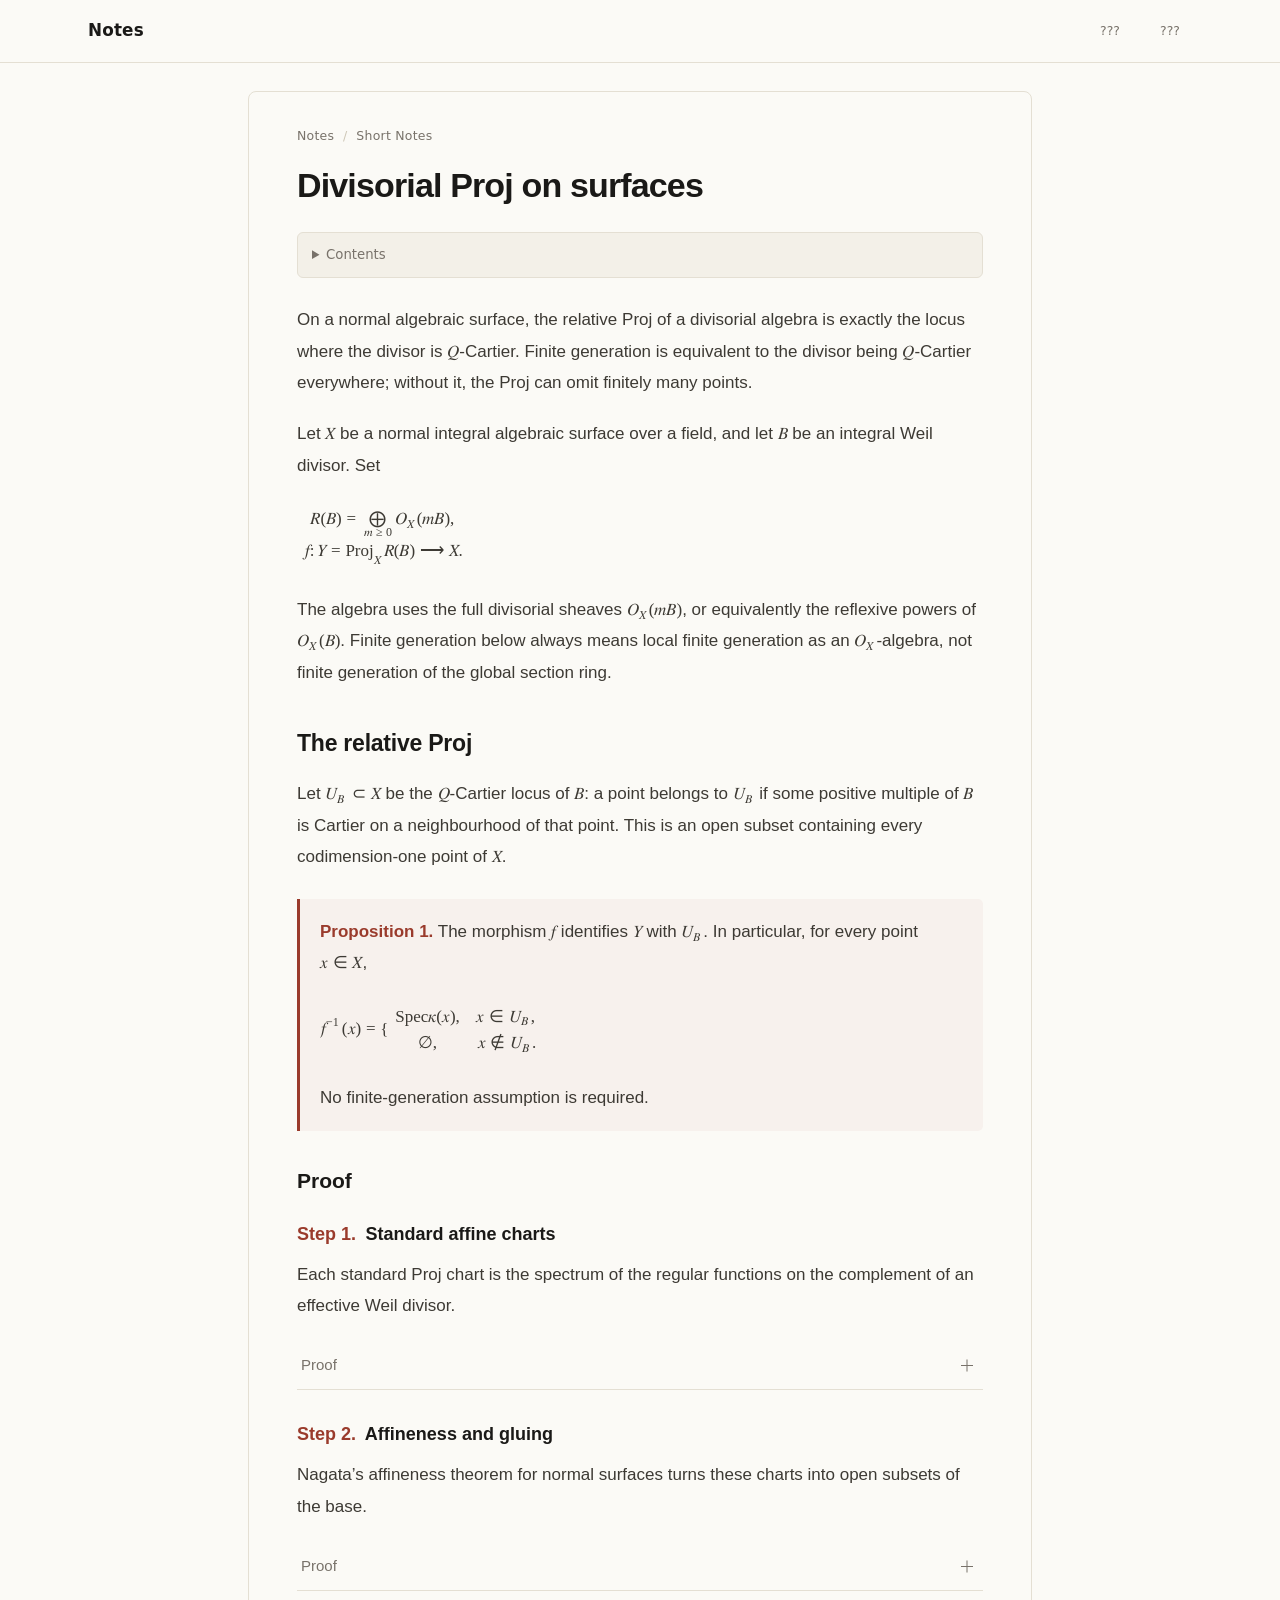
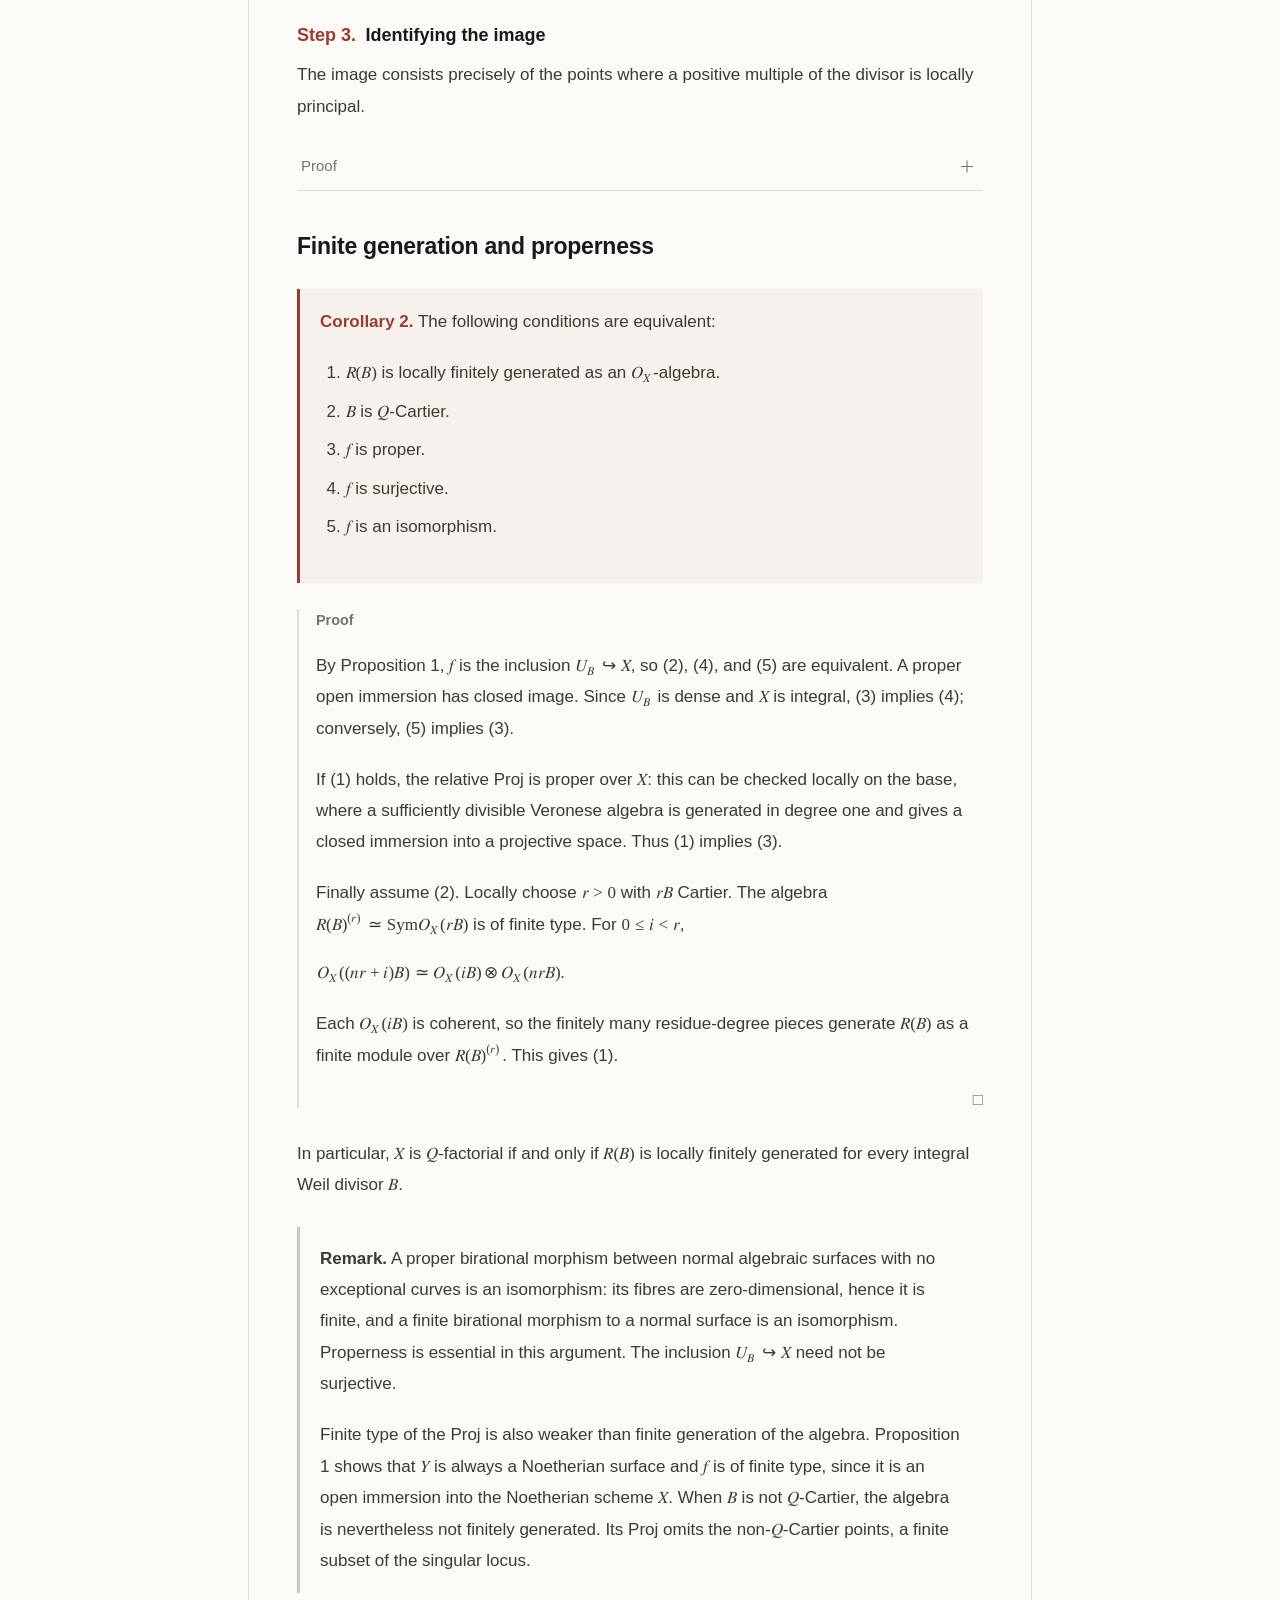
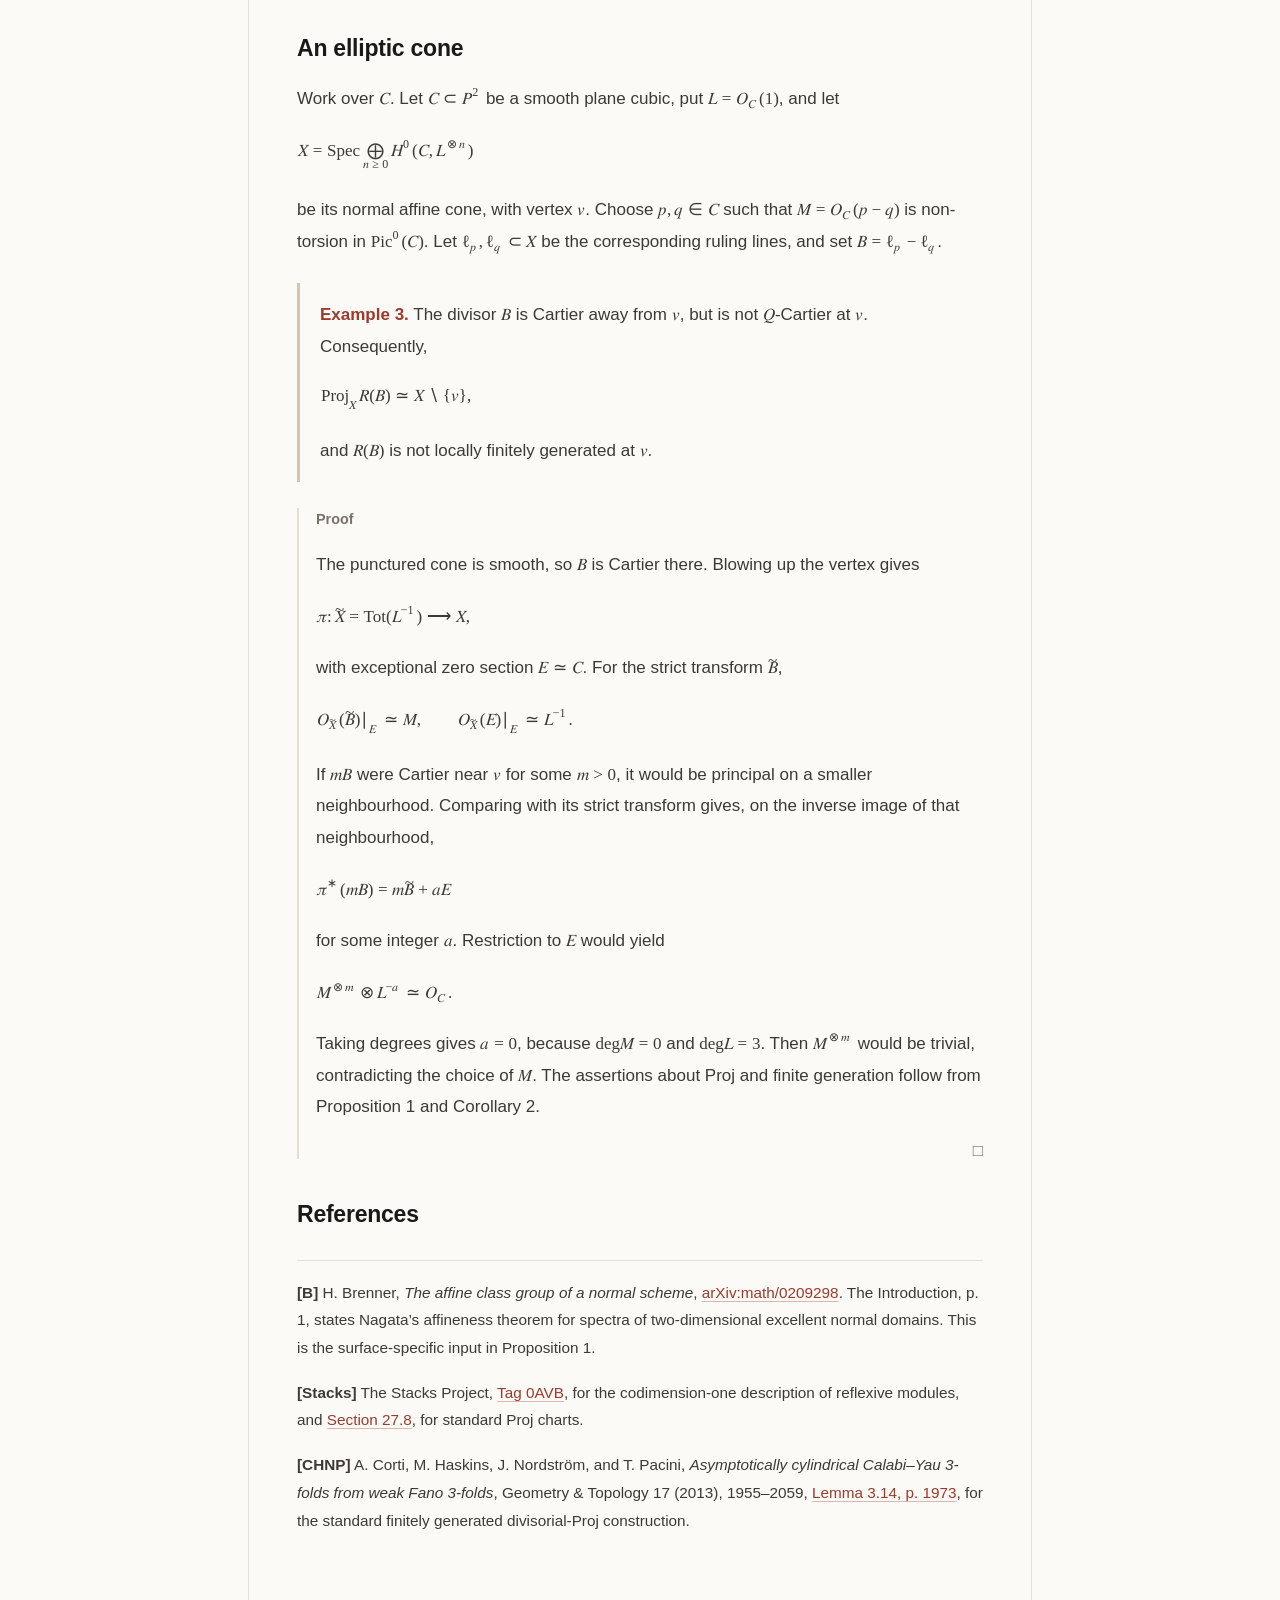
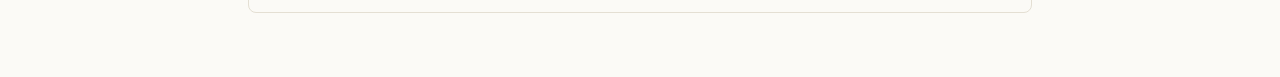
==== commit 4d2dc803: "Unify note layout and check the shared presentation template" ====
--- a/site/notes/divisorial-proj-surfaces.html
+++ b/site/notes/divisorial-proj-surfaces.html
@@ -1,152 +1,9 @@
 <!DOCTYPE html><html lang="en"><head><meta charset="utf-8">
 <meta name="viewport" content="width=device-width,initial-scale=1"><title>Divisorial Proj on surfaces</title>
-<style>
-:root{--paper:#fbfaf6;--paper2:#f3f0e8;--ink:#1a1917;--soft:#3d3a34;--muted:#78726a;
---faint:#a49d92;--rule:#e4dfd3;--rule2:#cec7b7;--accent:#9a3b2c;--tint:rgba(154,59,44,.045);}
-*{box-sizing:border-box}
-body{margin:0;background:var(--paper);color:var(--soft);font-family:"Source Serif 4",Georgia,serif;
-font-size:16.5px;line-height:1.8;-webkit-font-smoothing:antialiased}
-a{color:var(--accent);text-decoration:underline;text-underline-offset:.2em;text-decoration-color:rgba(154,59,44,.3)}
-.wrap{max-width:46rem;margin:0 auto;padding:0 1.8rem}
-.topnav{display:flex;align-items:center;justify-content:space-between;gap:2rem;position:sticky;top:0;z-index:9;
-background:rgba(251,250,246,.92);backdrop-filter:blur(8px);border-bottom:1px solid var(--rule);
-padding:1rem 1.8rem;font-family:system-ui,sans-serif}
-.brand{font-size:.95rem;letter-spacing:.18em;font-weight:600;color:var(--ink);text-decoration:none}
-.topnav nav{display:flex;gap:1.4rem;font-size:.74rem;letter-spacing:.12em;margin-left:auto}
-.topnav nav a{color:var(--muted);text-decoration:none}
-.topnav nav a:hover{color:var(--accent)}
-.topnav nav button{font:inherit;background:none;border:0;padding:0;color:var(--muted);cursor:pointer;letter-spacing:inherit}
-.topnav nav button:hover{color:var(--accent)}
-.hero{padding:5.5rem 0 3.5rem}
-.hero h1{margin:0 0 .9rem;font-size:clamp(2.6rem,6vw,4rem);letter-spacing:-.02em;line-height:1.1;color:var(--ink)}
-.hero p{margin:0;color:var(--muted);font-size:1rem;max-width:30rem}
-section{padding:3.2rem 0;border-top:1px solid var(--rule)}
-.shead{display:flex;align-items:baseline;gap:.9rem;margin-bottom:1.7rem}
-.snum{font-family:system-ui,sans-serif;font-size:.7rem;letter-spacing:.12em;color:var(--accent)}
-.shead h2{margin:0;font-size:1.05rem;font-weight:600;letter-spacing:.02em;color:var(--ink)}
-.shead span.note{margin-left:auto;font-family:system-ui,sans-serif;font-size:.72rem;color:var(--faint)}
-.group{margin:1.6rem 0 0}
-.glabel{display:flex;align-items:center;gap:.75rem;font-family:system-ui,sans-serif;font-size:1.06rem;
-font-weight:700;letter-spacing:.01em;color:var(--ink);margin:2.3rem 0 .85rem}
-.glabel::before{content:"";width:22px;height:2px;background:var(--accent);flex:none}
-.glabel:first-child{margin-top:.2rem}
-.row{display:flex;align-items:baseline;gap:1rem;padding:.62rem 0;border-bottom:1px solid var(--rule);
-text-decoration:none;color:inherit}
-.row:last-child{border-bottom:0}
-.row:hover .t{color:var(--accent)}
-.row .t{font-size:1rem;color:var(--ink);transition:color .15s}
-.row .meta{margin-left:auto;font-family:system-ui,sans-serif;font-size:.7rem;letter-spacing:.1em;color:var(--faint)}
-.row .arrow{color:var(--faint);font-size:.8rem}
-.row:hover .arrow{color:var(--accent)}
-.empty{font-size:.9rem;color:var(--faint);padding:.5rem 0}
-.about p{margin:0 0 .5rem;color:var(--muted);font-size:.95rem}
-.about a{text-decoration:none;border-bottom:1px solid rgba(154,59,44,.28)}
-footer{max-width:46rem;margin:0 auto;padding:2.6rem 1.8rem 4rem;color:var(--faint);
-font-family:system-ui,sans-serif;font-size:.72rem;letter-spacing:.06em}
-.crumb{font-family:system-ui,sans-serif;font-size:.78rem;letter-spacing:.02em;
-color:var(--faint);margin:2.6rem 0 1.4rem}
-.crumb a{color:var(--muted);text-decoration:none}
-.crumb span{margin:0 .55rem;color:var(--rule2)}
-main.article{max-width:44rem;margin:0 auto;padding:0 1.8rem 6rem}
-.article h1{font-size:2rem;margin:.4rem 0 1.2rem;line-height:1.25;color:var(--ink)}
-.article h2{font-size:1.3rem;margin:2.5rem 0 1rem;padding-bottom:.4rem;border-bottom:1px solid var(--rule);color:var(--ink)}
-.article h3{font-size:1.06rem;margin:1.8rem 0 .6rem;color:var(--ink)}
-.article p{margin:0 0 1.05rem;text-align:justify}
-.header-section-number{font-family:system-ui,sans-serif;font-size:.78em;color:var(--faint);margin-right:.5em}
-.stmt{margin:1.7rem 0;padding:1rem 1.3rem;border-left:2px solid var(--rule2)}
-.stmt-theorem,.stmt-lemma,.stmt-proposition,.stmt-corollary{border-left-color:var(--accent);background:var(--tint)}
-.stmt-definition{border-left-color:#35506f;background:rgba(53,80,111,.045)}
-.stmt-head{display:flex;gap:.5rem;align-items:baseline;margin-bottom:.6rem;font-family:system-ui,sans-serif}
-.stmt-kind{font-size:.74rem;font-weight:700;letter-spacing:.14em;color:var(--muted)}
-.stmt-num{font-size:.78rem;font-weight:600;color:var(--muted)}
-.stmt-theorem .stmt-kind,.stmt-theorem .stmt-num,.stmt-lemma .stmt-kind,.stmt-lemma .stmt-num{color:var(--accent)}
-.stmt>p:last-child{margin-bottom:0}
-.proof{margin:1.1rem 0 1.8rem;padding-left:1.2rem;border-left:1px solid var(--rule)}
-.proof-head{font-family:system-ui,sans-serif;font-size:.72rem;font-weight:600;letter-spacing:.2em;color:var(--faint);margin-bottom:.5rem}
-.eq{text-align:center;margin:1.4rem 0}.eq p{text-align:center;margin:0}
-a.xref{text-decoration:none;border-bottom:1px solid rgba(154,59,44,.3)}
-.math-source{margin:0 .05em}
-.math-source.katex-display{margin:1.4rem 0;overflow-x:auto;overflow-y:hidden}
-.katex{font-size:1.04em}
-
-/* make4ht 输出的排版映射 */
-/* pandoc 生成的定理块 */
-.proposition,.lemma,.theorem,.corollary{margin:1.7rem 0;padding:1rem 1.3rem;border-left:2px solid var(--accent);background:var(--tint)}
-.definition{margin:1.7rem 0;padding:1rem 1.3rem;border-left:2px solid #35506f;background:rgba(53,80,111,.045)}
-.example,.remark{margin:1.7rem 0;padding:1rem 1.3rem;border-left:2px solid var(--rule2)}
-.proposition p,.lemma p,.theorem p,.definition p,.example p,.remark p{margin:0 0 .6rem}
-.proposition p:last-child,.lemma p:last-child,.theorem p:last-child,.definition p:last-child,
-.example p:last-child,.remark p:last-child{margin-bottom:0}
-.proof{margin:1.1rem 0 1.8rem;padding-left:1.2rem;border-left:1px solid var(--rule)}
-.newtheorem{margin:1.6rem 0;padding:1rem 1.3rem;border-left:2px solid var(--rule2)}
-.newtheorem .head{display:block;margin-bottom:.45rem;font-family:system-ui,sans-serif;font-size:.8rem;
-font-weight:700;letter-spacing:.08em;color:var(--accent)}
-.cmbx-12,.cmbx-10,.cmbx-9,.cmbx-8{font-weight:600}
-.cmti-12,.cmti-10,.cmti-9,.cmti-8,.cmsl-12{font-style:italic}
-.qopname{font-style:normal}
-.titlemark{display:none}
-h3.sectionHead{font-size:1.7rem;margin:0 0 1.2rem;padding-bottom:.5rem;border-bottom:1px solid var(--rule);color:var(--ink)}
-h4.subsectionHead{font-size:1.22rem;margin:2.2rem 0 .8rem;font-weight:600;color:var(--ink)}
-h5.subsubsectionHead{font-size:1.05rem;margin:1.8rem 0 .6rem;font-weight:600;color:var(--ink)}
-.article p.noindent,.article p.indent{margin:0 0 1.05rem}
-.article img{max-width:100%;height:auto;display:block;margin:1.4rem auto}
-.article .newtheorem p:last-child{margin-bottom:0}
-
-.article h4{font-size:1rem;margin:1.5rem 0 .5rem;font-weight:600;color:var(--ink)}
-.article h5{font-size:.96rem;margin:1.2rem 0 .4rem;font-weight:600;color:var(--ink)}
-.notelayout{max-width:64rem;margin:0 auto;padding:0 1.8rem;display:grid;
-grid-template-columns:minmax(0,1fr) 13rem;gap:2.5rem;align-items:start}
-.notelayout main.article{max-width:none;margin:0;padding:0 0 6rem}
-.notetoc{position:sticky;top:4.2rem;padding-top:3.4rem;font-family:system-ui,sans-serif;font-size:.78rem;line-height:1.55}
-.notetoc .side-label{margin:0 0 .7rem;font-size:.66rem;letter-spacing:.18em;text-transform:uppercase;color:var(--faint)}
-.notetoc ul{list-style:none;margin:0;padding:0}
-.notetoc ul ul{padding-left:.85rem}
-.notetoc li{margin:0}
-.notetoc a{display:block;padding:.22rem 0 .22rem .75rem;border-left:1px solid var(--rule);
-color:var(--muted);text-decoration:none}
-.notetoc a:hover{color:var(--ink)}
-@media(max-width:1000px){.notelayout{grid-template-columns:1fr;padding:0 1.2rem}.notetoc{display:none}
-.notelayout main.article{padding:0 0 4rem}}
-.pdf-meta{font-family:system-ui,sans-serif;font-size:.78rem;color:var(--muted);margin:0 0 1rem}
-.pdf-view{width:100%;height:78vh;border:1px solid var(--rule);border-radius:6px;background:var(--paper2)}
-.pdf-fallback{font-size:.9rem;color:var(--muted);padding:1rem}
-@media(max-width:760px){.pdf-view{height:65vh}}
-@media(max-width:640px){.topnav{padding:.9rem 1.2rem}.topnav nav{gap:.9rem;font-size:.68rem}
-.hero{padding:3.4rem 0 2.4rem}.row .meta{display:none}}
-</style><link rel="stylesheet" href="../assets/katex/katex.min.css"><link rel="stylesheet" href="../assets/css/note-toc.css?v=1"><style id="divisorial-layout">
-.divisorial-page .notelayout,.divisorial-note{min-width:0}
-.divisorial-note [id]{scroll-margin-top:5rem}
-.divisorial-note .proof{min-width:0}
-.divisorial-note p{text-align:left}
-.divisorial-note .math-source:has(>.katex-display){display:block;max-width:100%;min-width:0}
-.divisorial-note .math-source>.katex-display{max-width:100%;overflow-x:auto;overflow-y:hidden;padding:.25rem 0}
-.divisorial-note .source-links{font:.8rem/1.6 system-ui,sans-serif;color:var(--muted);margin-bottom:2rem}
-@media(max-width:680px){
-  body.divisorial-page{font-size:16px;line-height:1.7}
-  .divisorial-page .notelayout{display:block;padding:0 1rem}
-  .divisorial-page .notelayout main.article{width:100%;min-width:0;padding-bottom:3rem}
-  .divisorial-page .notetoc{display:none}
-  .divisorial-page .topnav{padding:.8rem 1rem}
-  .divisorial-note .crumb{margin:1.5rem 0 1rem;line-height:1.5}
-  .divisorial-note h1{font-size:1.7rem;line-height:1.25;overflow-wrap:break-word}
-  .divisorial-note h2{font-size:1.18rem;line-height:1.4;margin-top:2rem}
-  .divisorial-note p{text-align:left;overflow-wrap:break-word}
-  .divisorial-note :is(.lemma,.proposition,.theorem,.corollary,.definition,.example,.remark){min-width:0;max-width:100%;padding:.8rem .85rem;margin:1.3rem 0}
-  .divisorial-note .proof{padding-left:.75rem}
-  .divisorial-note ol{padding-left:1.35rem}
-  .divisorial-note .math-source{display:inline-block;max-width:100%;overflow-x:auto;overflow-y:hidden;vertical-align:middle;padding-block:.08rem}
-  .divisorial-note .math-source:has(>.katex-display){display:block}
-  .divisorial-note .katex{font-size:1em}
-  .divisorial-note .math-source>.katex-display{margin:1rem 0;padding:.25rem 0}
-  .divisorial-note .katex-display>.katex{display:table;width:max-content;min-width:100%;box-sizing:border-box}
-  .divisorial-note .katex-display:has(.tag)>.katex{padding-inline:2.4rem}
-  .divisorial-note math[display=block]{display:block;max-width:100%;overflow-x:auto}
-}
-</style><link rel="stylesheet" href="../assets/css/note-reading.css?v=20261115-3"><style>
-.surface-note .property{margin:32px 0 42px}.surface-note .note-statement{margin-bottom:0}.surface-note .property-title{font-size:1rem;line-height:1.6}.surface-note .source-ref{font:.76rem/1.6 system-ui,sans-serif;color:var(--muted);margin-top:12px}
-.surface-note .proof-fold{border-bottom:1px solid var(--rule);margin:0}.surface-note .proof-fold>summary{display:flex;align-items:center;justify-content:space-between;cursor:pointer;min-height:48px;padding:12px 4px;list-style:none;font:500 .88rem/1.6 system-ui,sans-serif;color:var(--muted)}.surface-note .proof-fold>summary::-webkit-details-marker{display:none}.surface-note .proof-fold>summary:hover{color:var(--accent)}.surface-note .proof-fold .fold-icon::before{content:'+';font-size:1.2rem}.surface-note .proof-fold[open] .fold-icon::before{content:'−'}.surface-note .proof-content{padding:16px 4px 20px}.surface-note .qed{text-align:right;margin:0}.sr-only{position:absolute;width:1px;height:1px;padding:0;margin:-1px;overflow:hidden;clip:rect(0,0,0,0);white-space:nowrap;border:0}
-.surface-note code{font-size:.8em;overflow-wrap:anywhere}.surface-note .property-title strong{font-weight:650}
-</style><meta name="description" content="Divisorial Proj on a normal algebraic surface is its Q-Cartier locus. A proof, the finite-generation criterion, and an elliptic-cone example."><style>.surface-note .proof-chapter,.surface-note .proof-step{padding:0;border:0}.surface-note .proof-chapter>h3{font-size:.9rem;font-weight:600}.surface-note .proof-step{margin:1.6rem 0}.surface-note .proof-step h3{margin:.5rem 0}.surface-note .step-overview{color:var(--muted)}.surface-note .proof-fold .proof-content{padding-top:1rem}.surface-note .proof-head{letter-spacing:.04em;font-size:.85rem;color:var(--muted)}.surface-note .note-statement{margin-bottom:1.3rem}.surface-note .references{font-size:.92rem}.surface-note .references p{overflow-wrap:anywhere}.surface-note .qed{text-align:right}.surface-note li{margin:.35rem 0}</style></head><body class="divisorial-page"><header class="topnav"><nav><a href="../index.html#note">Notes</a><a href="../index.html#short-notes">Short Notes</a></nav></header><div class="notelayout"><main class="article divisorial-note surface-note"><div class="crumb"><a href="../index.html#note">Notes</a><span>/</span><a href="../index.html#short-notes">Short Notes</a></div><h1>Divisorial Proj on surfaces</h1>
+<meta name="description" content="Divisorial Proj on a normal algebraic surface is its Q-Cartier locus. A proof, the finite-generation criterion, and an elliptic-cone example.">
+<link rel="stylesheet" href="../assets/katex/katex.min.css">
+<link rel="stylesheet" href="../assets/css/note.css?v=e9f8b4c71ba3">
+</head><body class="divisorial-page note-page"><header class="topnav"><nav aria-label="Notes navigation"><a href="../index.html#note">Notes</a><button id="egg" type="button" title="彩蛋" aria-label="彩蛋">???</button><button id="tiger-egg" type="button" title="老虎爆炸彩蛋" aria-label="老虎爆炸彩蛋">???</button></nav></header><div class="notelayout"><main class="article divisorial-note surface-note"><div class="crumb"><a href="../index.html#note">Notes</a><span>/</span><a href="../index.html#short-notes">Short Notes</a></div><h1>Divisorial Proj on surfaces</h1>
 <p>On a normal algebraic surface, the relative Proj of a divisorial algebra is exactly the locus where the divisor is <span class="katex"><math xmlns="http://www.w3.org/1998/Math/MathML"><semantics><mrow><mi mathvariant="double-struck">Q</mi></mrow><annotation encoding="application/x-tex">\mathbb Q</annotation></semantics></math></span>-Cartier. Finite generation is equivalent to the divisor being <span class="katex"><math xmlns="http://www.w3.org/1998/Math/MathML"><semantics><mrow><mi mathvariant="double-struck">Q</mi></mrow><annotation encoding="application/x-tex">\mathbb Q</annotation></semantics></math></span>-Cartier everywhere; without it, the Proj can omit finitely many points.</p>
 <p>Let <span class="katex"><math xmlns="http://www.w3.org/1998/Math/MathML"><semantics><mrow><mi>X</mi></mrow><annotation encoding="application/x-tex">X</annotation></semantics></math></span> be a normal integral algebraic surface over a field, and let <span class="katex"><math xmlns="http://www.w3.org/1998/Math/MathML"><semantics><mrow><mi>B</mi></mrow><annotation encoding="application/x-tex">B</annotation></semantics></math></span> be an integral Weil divisor. Set</p>
 <span class="katex"><math xmlns="http://www.w3.org/1998/Math/MathML" display="block"><semantics><mtable rowspacing="0.25em" columnalign="center" columnspacing="0em"><mtr><mtd><mstyle scriptlevel="0" displaystyle="true"><mrow><mi mathvariant="script">R</mi><mo stretchy="false">(</mo><mi>B</mi><mo stretchy="false">)</mo><mo>=</mo><munder><mo>⨁</mo><mrow><mi>m</mi><mo>≥</mo><mn>0</mn></mrow></munder><msub><mi mathvariant="script">O</mi><mi>X</mi></msub><mo stretchy="false">(</mo><mi>m</mi><mi>B</mi><mo stretchy="false">)</mo><mo separator="true">,</mo></mrow></mstyle></mtd></mtr><mtr><mtd><mstyle scriptlevel="0" displaystyle="true"><mrow><mi>f</mi><mo>:</mo><mi>Y</mi><mo>=</mo><msub><mrow><mi mathvariant="normal">Proj</mi><mo>⁡</mo></mrow><mi>X</mi></msub><mi mathvariant="script">R</mi><mo stretchy="false">(</mo><mi>B</mi><mo stretchy="false">)</mo><mo>⟶</mo><mi>X</mi><mi mathvariant="normal">.</mi></mrow></mstyle></mtd></mtr></mtable><annotation encoding="application/x-tex">\begin{gathered}
@@ -284,4 +141,12 @@
 <p id="ref-chnp"><strong>[CHNP]</strong> A. Corti, M. Haskins, J. Nordström, and T. Pacini, <em>Asymptotically cylindrical Calabi–Yau 3-folds from weak Fano 3-folds</em>, Geometry &amp; Topology 17 (2013), 1955–2059, <a href="https://msp.org/gt/2013/17-4/gt-v17-n4-p02-p.pdf#page=19">Lemma 3.14, p. 1973</a>, for the standard finitely generated divisorial-Proj construction.</p>
 </div>
 </section>
-</main><aside class="notetoc" aria-label="Contents"><p class="side-label">Contents</p><ul><li><a href="#relative-proj">The relative Proj</a></li><li><a href="#finite-generation">Finite generation and properness</a></li><li><a href="#elliptic-cone">An elliptic cone</a></li><li><a href="#references">References</a></li></ul></aside></div><script src="../assets/katex/katex.min.js" defer></script><script src="../assets/js/math-katex.js?v=reading-20261115-2" defer></script><script src="../assets/js/note-reading.js?v=20261115-1" defer></script></body></html>+</main><aside class="notetoc" aria-label="Contents"><p class="side-label">Contents</p><ul><li><a href="#relative-proj">The relative Proj</a></li><li><a href="#finite-generation">Finite generation and properness</a></li><li><a href="#elliptic-cone">An elliptic cone</a></li><li><a href="#references">References</a></li></ul></aside></div>
+<canvas id="fx" aria-hidden="true"></canvas>
+<div id="fx-flash" aria-hidden="true"></div>
+<button class="back-to-top" type="button" aria-label="Back to top" title="Back to top" hidden><svg viewBox="0 0 24 24" fill="none" stroke="currentColor" stroke-width="1.7" aria-hidden="true"><path d="M12 19V5m-6 6 6-6 6 6"/></svg><span>TOP</span></button>
+<script src="../assets/katex/katex.min.js" defer></script>
+<script src="../assets/js/note.js?v=79f1a412df15" defer></script>
+<script src="../assets/js/celebration.js?v=bd45872902ae" defer></script>
+<script src="../assets/js/tiger-celebration.js?v=6d5ac05c9d22" defer></script>
+</body></html>
--- a/site/assets/css/note.css
+++ b/site/assets/css/note.css
@@ -0,0 +1,112 @@
+/* The shared reading theme for every note. Page content stays independent. */
+:root{
+  --paper:#fbfaf6;--paper2:#f3f0e8;--ink:#1a1917;--soft:#3d3a34;
+  --muted:#78726a;--faint:#a49d92;--rule:#e4dfd3;--rule2:#cec7b7;
+  --accent:#9a3b2c;--tint:rgba(154,59,44,.045);
+  --note-font:-apple-system,BlinkMacSystemFont,"Segoe UI","PingFang SC","Hiragino Sans GB","Microsoft YaHei",Arial,sans-serif;
+}
+*{box-sizing:border-box}
+html{-webkit-text-size-adjust:100%;text-size-adjust:100%}
+body.note-page{margin:0;background:var(--paper);color:var(--soft);font:17px/1.85 var(--note-font);-webkit-font-smoothing:antialiased}
+a{color:var(--accent);text-underline-offset:3px;text-decoration-color:rgba(154,59,44,.35)}
+a:hover{color:var(--ink)}
+:focus-visible{outline:2px solid var(--accent);outline-offset:4px}
+[hidden]{display:none!important}
+.topnav{position:sticky;top:0;z-index:30;min-height:62px;padding:0 28px;border-bottom:1px solid var(--rule);background:var(--paper)}
+.topnav nav{display:flex;align-items:center;gap:16px;max-width:1104px;min-height:62px;margin:auto;font:.78rem/1.5 system-ui,sans-serif;letter-spacing:.02em}
+.topnav nav>a:first-child{margin-right:auto;font-size:1.05rem;font-weight:650;letter-spacing:.01em;color:var(--ink);text-decoration:none}
+.topnav nav button{min-width:44px;min-height:44px;border:0;border-radius:6px;padding:0 8px;background:transparent;color:var(--muted);font:inherit;cursor:pointer}
+.topnav nav button:hover{color:var(--accent);background:var(--paper2)}
+.notelayout,.notelayout.without-toc{display:block;width:100%;max-width:816px;margin:28px auto 64px;padding:0 16px}
+main.article,.notelayout main.article{min-width:0;width:100%;max-width:784px;margin:0 auto;padding:34px 48px 60px;border:1px solid var(--rule);border-radius:8px;font:inherit;background:var(--paper)}
+.article .crumb{margin:0 0 16px;font:400 .78rem/1.65 system-ui,sans-serif;letter-spacing:.02em;color:var(--muted);text-transform:none}
+.article .crumb a{color:var(--muted);text-decoration:none}
+.article .crumb span{margin:0 .55rem;color:var(--rule2)}
+.article h1{margin:0 0 34px;color:var(--ink);font:750 34px/1.35 var(--note-font);letter-spacing:-.025em;overflow-wrap:break-word}
+.article h2{margin:38px 0 18px;padding:0;border:0;color:var(--ink);font:700 23px/1.5 var(--note-font);letter-spacing:-.01em}
+.article h3{margin:28px 0 14px;color:var(--ink);font:650 19px/1.6 var(--note-font);letter-spacing:0}
+.article h4,.article h5,.article h6{margin:24px 0 12px;color:var(--ink);font:650 17px/1.65 var(--note-font)}
+.article p,.article p.noindent,.article p.indent{margin:0 0 1.15em;text-align:left;overflow-wrap:break-word}
+.article :is(section,details,h1,h2,h3,h4,h5,[id]){scroll-margin-top:88px}
+.article section{min-width:0;padding:0;border:0}
+.article ul,.article ol{margin:16px 0 24px;padding-left:1.5em}
+.article li{margin:7px 0}.article li>p{margin-bottom:.65em}
+.article img{display:block;max-width:100%;height:auto;margin:24px auto}
+.article .center{text-align:center}
+.article table{display:block;max-width:100%;overflow-x:auto;border-collapse:collapse}
+.article td,.article th{padding:.35em .6em;vertical-align:top}
+.article .header-section-number{margin-right:.5em;color:var(--faint);font-size:.78em;font-weight:500}
+.article .upright{font-style:normal}.article .nodecor{text-decoration:none}
+
+/* Both supported theorem wrappers share the same typography and palette. */
+.article :is(.theorem,.lemma,.proposition,.corollary,.note-statement,.stmt,.newtheorem){min-width:0;margin:26px 0;padding:17px 20px;border:0;border-left:3px solid var(--accent);border-radius:0 5px 5px 0;background:var(--tint);font-style:normal}
+.article :is(.definition,.example,.remark){min-width:0;margin:26px 0;padding:16px 20px;border:0;border-left:3px solid var(--rule2);border-radius:0 5px 5px 0;background:transparent}
+.article .definition{border-left-color:#35506f;background:rgba(53,80,111,.045)}
+.article :is(.theorem,.lemma,.proposition,.corollary,.note-statement,.definition,.example,.remark)>p:last-child{margin-bottom:0}
+.article :is(.theorem,.lemma,.proposition,.corollary)>p>em,
+.article :is(.theorem,.lemma,.proposition,.corollary)>ol>li>p>em{font-style:normal}
+.article :is(.theorem,.lemma,.proposition,.corollary,.note-statement)>p:first-child>strong:first-child{font-weight:650;color:var(--accent)}
+.article .note-statement :is(h2,h3,.property-title),.article .newtheorem .head,.article .stmt-head{display:block;margin:0 0 12px;padding:0;border:0;color:var(--accent);font:650 17px/1.6 var(--note-font);letter-spacing:0}
+.article .property{margin:26px 0 34px}.article .property>.note-statement{margin-bottom:0}
+.article .source-ref,.article .source-links,.article .pdf-meta{margin:0 0 18px;color:var(--muted);font:.78rem/1.65 system-ui,sans-serif}
+.article .source-ref{margin:12px 0 0}
+.article .proof{min-width:0;margin:22px 0 30px;padding-left:17px;border-left:2px solid var(--rule)}
+.article .proof-head,.article .proof>p:first-child>em:first-child{color:var(--muted);font:650 .9rem/1.65 var(--note-font);letter-spacing:0}
+.article .proof-chapter>h2,.article .proof-chapter>h3{margin:34px 0 20px;color:var(--ink);font:650 21px/1.5 var(--note-font)}
+.article .proof-step{margin:24px 0 30px}.article .proof-step h3{margin:0 0 10px;font:650 18px/1.6 var(--note-font)}
+.article .step-number{color:var(--accent);margin-right:.25em}.article .step-overview{color:var(--soft)}
+.article .proof-fold{min-width:0;margin:0;padding:0;border:0;border-bottom:1px solid var(--rule)}
+.article .proof-fold>summary{display:flex;align-items:center;justify-content:space-between;gap:1rem;min-height:48px;padding:12px 4px;list-style:none;color:var(--muted);font:500 15px/1.6 var(--note-font);cursor:pointer}
+.article .proof-fold>summary::-webkit-details-marker{display:none}
+.article .proof-fold>summary:hover{color:var(--accent)}
+.fold-icon{position:relative;display:block;flex:none;width:24px;height:24px}
+.fold-icon::before,.fold-icon::after{content:"";position:absolute;top:12px;left:6px;width:12px;height:1px;background:currentColor}
+.fold-icon::after{transform:rotate(90deg)}.proof-fold[open] .fold-icon::after{display:none}
+.article .proof-content{min-width:0;padding:14px 4px 20px}
+.article .qed{display:block;margin:.4em 0 .1em;text-align:right;line-height:1;color:var(--muted)}
+.article .references,.article .thebibliography{margin-top:28px;padding-top:18px;border-top:1px solid var(--rule);font-size:.9em;line-height:1.8}
+.article .references p,.article .csl-entry{overflow-wrap:anywhere}
+.sr-only{position:absolute;width:1px;height:1px;padding:0;margin:-1px;overflow:hidden;clip:rect(0,0,0,0);white-space:nowrap;border:0}
+
+/* A long formula scrolls locally; it must never widen the article. */
+.article .math-source{position:relative}
+.article .katex{font-size:1.03em}.article .katex .katex{font-size:1em}
+.article .math-source.math-display{display:block;box-sizing:border-box;min-width:0;width:100%;max-width:100%;margin:20px 0;padding:6px 1px;overflow-x:auto;overflow-y:hidden;overscroll-behavior-x:contain;-webkit-overflow-scrolling:touch;text-align:center;scrollbar-width:thin;scrollbar-color:var(--rule2) transparent}
+.article .math-display>.katex-display{display:block;width:max-content;min-width:100%;max-width:none;margin:0;padding:0;overflow:visible;text-align:center}
+.article .math-display.math-fallback>math{display:block;width:max-content;min-width:100%;max-width:none;margin:0;text-align:center}
+.article .math-inline-overflow{display:inline-block;max-width:100%;overflow-x:auto;overflow-y:hidden;vertical-align:middle;padding:3px 0;scrollbar-width:thin}
+.article .katex:has(>.math-display){display:block;min-width:0;max-width:100%}
+a.xref{text-decoration:none;border-bottom:1px solid rgba(154,59,44,.3)}
+
+/* Keep the article centered whether or not a section outline is present. */
+.notetoc{position:fixed;left:calc(50% + 424px);top:108px;width:208px;max-height:calc(100dvh - 136px);overflow-y:auto;overscroll-behavior-y:contain;padding:0;scrollbar-width:thin;font:400 13px/1.6 system-ui,sans-serif}
+.notetoc .side-label{margin:0 0 12px;padding:0 12px;color:var(--muted);font-size:12px;font-weight:500;letter-spacing:.02em;text-transform:none}
+.notetoc ul{list-style:none;margin:0;padding:0}.notetoc>ul{border-left:1px solid var(--rule)}
+.notetoc ul ul{margin:2px 0 7px;padding-left:14px}.notetoc li{margin:1px 0;min-width:0}
+.notetoc a{display:block;padding:7px 12px;border-radius:0 4px 4px 0;color:var(--muted);text-decoration:none;overflow-wrap:break-word}
+.notetoc>ul>li>a{font-weight:500}.notetoc a:hover{color:var(--ink);background:var(--paper2)}
+.notetoc a[aria-current="location"]{color:var(--accent);background:var(--paper2);box-shadow:-2px 0 var(--accent);font-weight:600}
+.mobile-toc{display:none;margin:-10px 0 26px;border:1px solid var(--rule);border-radius:6px;background:var(--paper2);font:400 .83rem/1.65 system-ui,sans-serif}
+.mobile-toc>summary{min-height:44px;padding:11px 14px;color:var(--muted);font-weight:500;cursor:pointer}
+.article .mobile-toc ul{list-style:none;margin:0;padding:0 14px 12px}.article .mobile-toc ul ul{padding:4px 0 3px 14px}
+.mobile-toc li{margin:0}.mobile-toc a{display:block;padding:7px 0;color:var(--muted);text-decoration:none;overflow-wrap:break-word}
+.back-to-top{position:fixed;left:calc(50% - 472px);top:50%;z-index:40;transform:translateY(-50%);display:flex;flex-direction:column;align-items:center;justify-content:center;gap:3px;width:48px;height:54px;padding:6px;border:1px solid var(--rule2);border-radius:10px;background:var(--paper);color:var(--muted);box-shadow:0 3px 14px rgba(26,25,23,.08);cursor:pointer;touch-action:manipulation}
+.back-to-top svg{width:19px;height:19px}.back-to-top span{font:600 9px/1 system-ui,sans-serif;letter-spacing:.12em}
+.back-to-top:hover{color:var(--accent);border-color:var(--accent)}
+#fx,#tiger-fx{max-width:100%;max-height:100%}
+#fx{position:fixed;inset:0;pointer-events:none;z-index:9998}
+#fx-flash{position:fixed;inset:0;pointer-events:none;z-index:9997;opacity:0;background:radial-gradient(circle at 50% 42%,rgba(255,246,214,.95) 0%,rgba(255,214,140,.45) 22%,rgba(255,255,255,0) 62%);transition:opacity .5s ease-out}
+@media(max-width:1359px){.notetoc{display:none}.mobile-toc{display:block}}
+@media(max-width:960px){.back-to-top{left:auto;right:12px;top:6px;transform:none;width:44px;height:44px;border-color:transparent;box-shadow:none;background:var(--paper)}.back-to-top span{display:none}body.back-to-top-active .topnav nav{padding-right:48px}}
+@media(max-width:640px){
+ .topnav{min-height:56px;padding:0 18px}.topnav nav{min-height:56px;gap:10px}.topnav nav>a:first-child{font-size:1rem}
+ .notelayout,.notelayout.without-toc{max-width:none;margin:0 auto;padding:0}
+ main.article,.notelayout main.article{max-width:none;margin:0;padding:24px 20px 48px;border:0;border-radius:0}
+ .article h1{margin-bottom:28px;font-size:28px;line-height:1.38}.article h2{margin:30px 0 16px;font-size:21px}.article h3{margin:24px 0 12px;font-size:18px}
+ .article :is(.theorem,.lemma,.proposition,.corollary,.note-statement,.stmt,.definition,.example,.remark){margin:22px 0;padding:14px 15px}
+ .article .property>.note-statement{margin-bottom:0}.article .proof{padding-left:12px;margin:20px 0 26px}
+ .article .proof-step h3{font-size:17px}.article .note-statement :is(h2,h3,.property-title){font-size:17px}
+ .article .math-source.math-display{margin:18px 0}.article .katex{font-size:1em}.article .crumb{margin-bottom:16px}
+ .article .proof-chapter>h2,.article .proof-chapter>h3{font-size:21px}.mobile-toc{margin:-8px 0 24px}
+}
+@media(prefers-reduced-motion:reduce){html{scroll-behavior:auto}.topnav nav button,.back-to-top{transition:none}}
